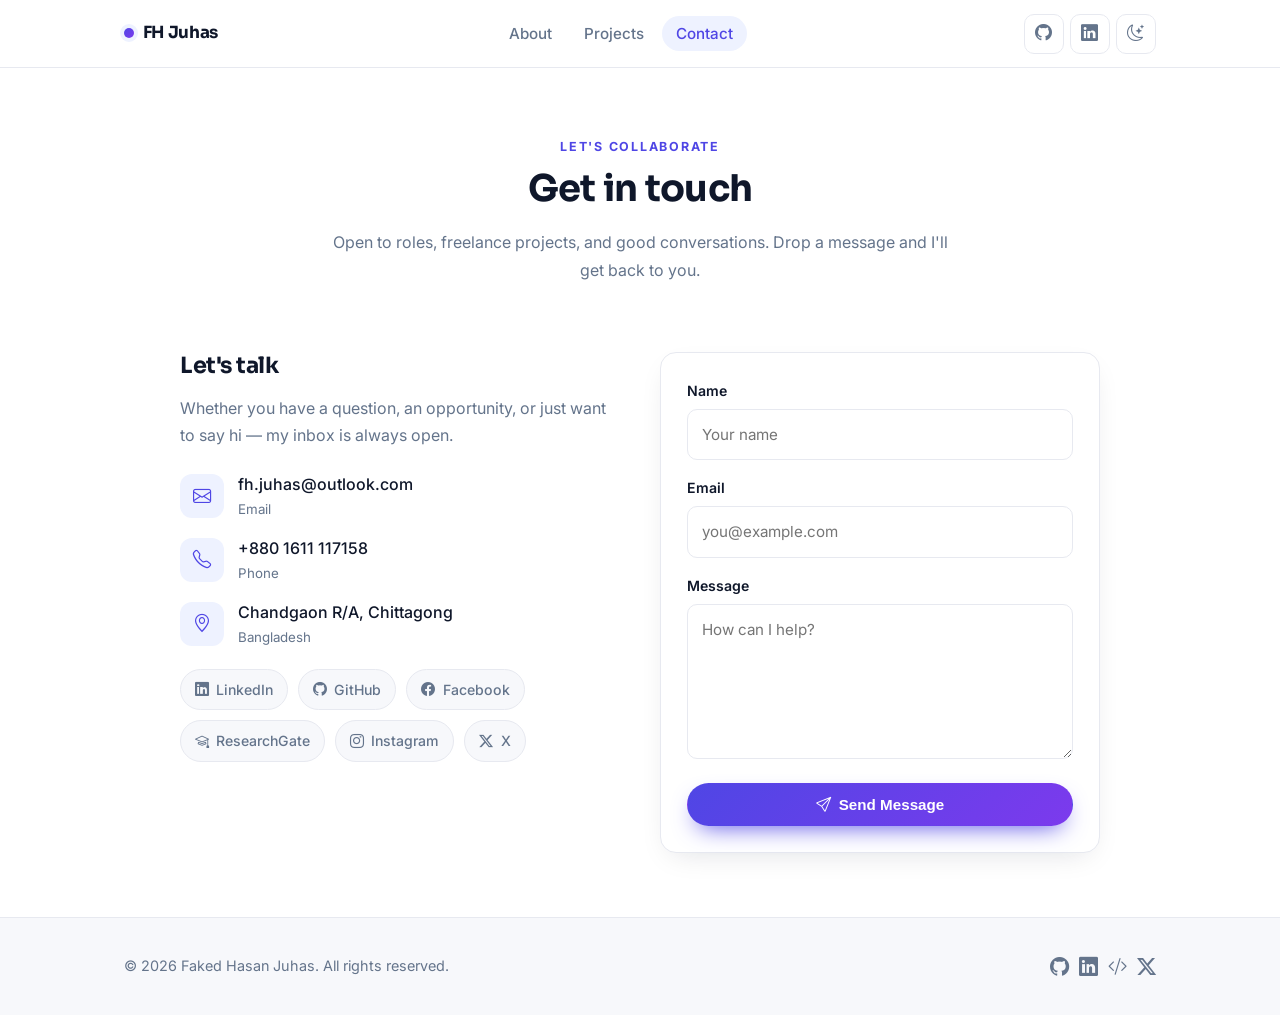
==== others.html @ 5ea63ac9 "update design and contents" ====
<!DOCTYPE html>
<html lang="en" data-theme="light">
<head>
	<meta charset="utf-8" />
	<meta name="viewport" content="width=device-width, initial-scale=1" />
	<title>Contact — Faked Hasan Juhas</title>
	<meta name="description" content="Get in touch with Faked Hasan Juhas — Software Engineer & Data Analyst based in Chittagong, Bangladesh." />

	<link rel="preconnect" href="https://fonts.googleapis.com">
	<link rel="preconnect" href="https://fonts.gstatic.com" crossorigin>
	<link href="https://fonts.googleapis.com/css2?family=Inter:wght@400;500;600;700&family=Sora:wght@600;700&display=swap" rel="stylesheet">
	<link href="https://cdn.jsdelivr.net/npm/bootstrap-icons/font/bootstrap-icons.css" rel="stylesheet">
	<link rel="stylesheet" href="assets/css/style.css" />
</head>
<body>

	<!-- Navbar -->
	<header class="nav">
		<div class="container">
			<a href="index.html" class="nav__brand"><span class="dot"></span>FH&nbsp;Juhas</a>
			<nav>
				<ul class="nav__links">
					<li><a href="index.html">About</a></li>
					<li><a href="projects.html">Projects</a></li>
					<li><a href="others.html" class="active">Contact</a></li>
				</ul>
			</nav>
			<div class="nav__right">
				<a class="icon-btn" href="https://github.com/fh-juhas" target="_blank" rel="noopener" title="GitHub"><i class="bi bi-github"></i></a>
				<a class="icon-btn" href="https://www.linkedin.com/in/fh-juhas/" target="_blank" rel="noopener" title="LinkedIn"><i class="bi bi-linkedin"></i></a>
				<button class="icon-btn" data-theme-toggle title="Toggle theme"><i data-theme-icon class="bi bi-moon-stars"></i></button>
				<button class="icon-btn nav__toggle" data-nav-toggle title="Menu"><i class="bi bi-list"></i></button>
			</div>
		</div>
	</header>

	<!-- Page head -->
	<section class="section" style="padding-bottom:8px">
		<div class="container">
			<div class="section__head reveal">
				<span class="eyebrow">Let's Collaborate</span>
				<h2>Get in touch</h2>
				<p>Open to roles, freelance projects, and good conversations. Drop a message and I'll get back to you.</p>
			</div>
		</div>
	</section>

	<!-- Contact -->
	<section class="section" style="padding-top:16px">
		<div class="container">
			<div class="contact-wrap">

				<div class="contact-info reveal">
					<h3>Let's talk</h3>
					<p>Whether you have a question, an opportunity, or just want to say hi — my inbox is always open.</p>
					<ul class="contact-list">
						<li>
							<span class="ci"><i class="bi bi-envelope"></i></span>
							<a href="mailto:fh.juhas@outlook.com">fh.juhas@outlook.com<small>Email</small></a>
						</li>
						<li>
							<span class="ci"><i class="bi bi-telephone"></i></span>
							<a href="tel:+8801611117158">+880 1611 117158<small>Phone</small></a>
						</li>
						<li>
							<span class="ci"><i class="bi bi-geo-alt"></i></span>
							<span>Chandgaon R/A, Chittagong<small>Bangladesh</small></span>
						</li>
					</ul>

					<div class="social-row">
						<a href="https://www.linkedin.com/in/fh-juhas/" target="_blank" rel="noopener"><i class="bi bi-linkedin"></i> LinkedIn</a>
						<a href="https://github.com/fh-juhas" target="_blank" rel="noopener"><i class="bi bi-github"></i> GitHub</a>
						<a href="https://facebook.com/fhjuhas.cse" target="_blank" rel="noopener"><i class="bi bi-facebook"></i> Facebook</a>
						<a href="https://www.researchgate.net/profile/Faked_Juhas" target="_blank" rel="noopener"><i class="bi bi-mortarboard"></i> ResearchGate</a>
						<a href="https://www.instagram.com/juhas._" target="_blank" rel="noopener"><i class="bi bi-instagram"></i> Instagram</a>
						<a href="https://x.com/FH_Juhas" target="_blank" rel="noopener"><i class="bi bi-twitter-x"></i> X</a>
					</div>
				</div>

				<form class="form reveal" method="post" action="mailto:fh.juhas@outlook.com" enctype="text/plain">
					<div class="field">
						<label for="name">Name</label>
						<input type="text" name="name" id="name" placeholder="Your name" required />
					</div>
					<div class="field">
						<label for="email">Email</label>
						<input type="email" name="email" id="email" placeholder="you@example.com" required />
					</div>
					<div class="field">
						<label for="message">Message</label>
						<textarea name="message" id="message" rows="5" placeholder="How can I help?" required></textarea>
					</div>
					<button type="submit" class="btn btn--primary" style="width:100%;justify-content:center"><i class="bi bi-send"></i> Send Message</button>
				</form>

			</div>
		</div>
	</section>

	<!-- Footer -->
	<footer class="footer">
		<div class="container">
			<p>&copy; <span id="year">2026</span> Faked Hasan Juhas. All rights reserved.</p>
			<div class="socials">
				<a href="https://github.com/fh-juhas" target="_blank" rel="noopener" title="GitHub"><i class="bi bi-github"></i></a>
				<a href="https://www.linkedin.com/in/fh-juhas/" target="_blank" rel="noopener" title="LinkedIn"><i class="bi bi-linkedin"></i></a>
				<a href="https://leetcode.com/u/fh_juhas" target="_blank" rel="noopener" title="LeetCode"><i class="bi bi-code-slash"></i></a>
				<a href="https://x.com/FH_Juhas" target="_blank" rel="noopener" title="X"><i class="bi bi-twitter-x"></i></a>
			</div>
		</div>
	</footer>

	<button id="topBtn" title="Back to top"><i class="bi bi-arrow-up"></i></button>
	<script src="assets/js/app.js"></script>
</body>
</html>
---- assets/css/style.css ----
/* =========================================================
   Portfolio — Faked Hasan Juhas
   Modern, recruiter-friendly redesign (self-contained)
   ========================================================= */

:root {
  --accent: #4f46e5;          /* indigo */
  --accent-2: #7c3aed;        /* violet */
  --accent-soft: #eef2ff;
  --bg: #ffffff;
  --bg-alt: #f7f8fb;
  --surface: #ffffff;
  --text: #0f172a;
  --text-muted: #64748b;
  --border: #e7e9f0;
  --shadow: 0 10px 30px -12px rgba(15, 23, 42, .15);
  --shadow-lg: 0 24px 60px -20px rgba(15, 23, 42, .25);
  --radius: 16px;
  --radius-sm: 10px;
  --maxw: 1080px;
  --nav-h: 68px;
  --ring: 0 0 0 4px rgba(79, 70, 229, .18);
}

html[data-theme="dark"] {
  --accent: #818cf8;
  --accent-2: #a78bfa;
  --accent-soft: #1e1b3a;
  --bg: #0b1020;
  --bg-alt: #0f152a;
  --surface: #131a30;
  --text: #e7eaf3;
  --text-muted: #9aa4bd;
  --border: #232b45;
  --shadow: 0 10px 30px -12px rgba(0, 0, 0, .5);
  --shadow-lg: 0 24px 60px -20px rgba(0, 0, 0, .6);
}

* { box-sizing: border-box; }

html { scroll-behavior: smooth; scroll-padding-top: calc(var(--nav-h) + 16px); }

body {
  margin: 0;
  font-family: "Inter", -apple-system, BlinkMacSystemFont, "Segoe UI", Roboto, Helvetica, Arial, sans-serif;
  background: var(--bg);
  color: var(--text);
  line-height: 1.7;
  -webkit-font-smoothing: antialiased;
  text-rendering: optimizeLegibility;
  transition: background .35s ease, color .35s ease;
}

h1, h2, h3, h4 {
  font-family: "Sora", "Inter", sans-serif;
  line-height: 1.2;
  letter-spacing: -.02em;
  color: var(--text);
  margin: 0 0 .5em;
}

a { color: var(--accent); text-decoration: none; transition: color .2s ease; }
a:hover { color: var(--accent-2); }

img { max-width: 100%; display: block; }

.container { width: 100%; max-width: var(--maxw); margin: 0 auto; padding: 0 24px; }

section { scroll-margin-top: calc(var(--nav-h) + 24px); }

.eyebrow {
  display: inline-block;
  font-size: .78rem;
  font-weight: 700;
  letter-spacing: .14em;
  text-transform: uppercase;
  color: var(--accent);
  margin-bottom: .6rem;
}

/* ---------------- Navbar ---------------- */
.nav {
  position: sticky; top: 0; z-index: 100;
  height: var(--nav-h);
  display: flex; align-items: center;
  background: color-mix(in srgb, var(--bg) 80%, transparent);
  backdrop-filter: saturate(180%) blur(14px);
  border-bottom: 1px solid var(--border);
}
.nav .container { display: flex; align-items: center; justify-content: space-between; }
.nav__brand {
  font-family: "Sora", sans-serif; font-weight: 700; font-size: 1.05rem;
  color: var(--text); letter-spacing: -.02em;
  display: flex; align-items: center; gap: .55rem;
}
.nav__brand .dot {
  width: 10px; height: 10px; border-radius: 50%;
  background: linear-gradient(135deg, var(--accent), var(--accent-2));
  box-shadow: 0 0 0 4px var(--accent-soft);
}
.nav__links { display: flex; align-items: center; gap: 4px; list-style: none; margin: 0; padding: 0; }
.nav__links a {
  color: var(--text-muted); font-weight: 500; font-size: .95rem;
  padding: 8px 14px; border-radius: 999px; transition: all .2s ease;
}
.nav__links a:hover { color: var(--text); background: var(--bg-alt); }
.nav__links a.active { color: var(--accent); background: var(--accent-soft); }

.nav__right { display: flex; align-items: center; gap: 6px; }
.icon-btn {
  width: 40px; height: 40px; display: inline-grid; place-items: center;
  border-radius: 10px; border: 1px solid var(--border); background: var(--surface);
  color: var(--text-muted); cursor: pointer; font-size: 1.05rem; transition: all .2s ease;
}
.icon-btn:hover { color: var(--accent); border-color: var(--accent); transform: translateY(-1px); }

.nav__toggle { display: none; }

/* ---------------- Buttons ---------------- */
.btn {
  display: inline-flex; align-items: center; gap: .5rem;
  padding: 12px 22px; border-radius: 999px;
  font-weight: 600; font-size: .95rem; cursor: pointer;
  border: 1px solid transparent; transition: all .22s ease; white-space: nowrap;
}
.btn--primary {
  background: linear-gradient(135deg, var(--accent), var(--accent-2));
  color: #fff; box-shadow: 0 10px 24px -10px var(--accent);
}
.btn--primary:hover { color: #fff; transform: translateY(-2px); box-shadow: 0 16px 30px -12px var(--accent); }
.btn--ghost { background: var(--surface); color: var(--text); border-color: var(--border); }
.btn--ghost:hover { color: var(--accent); border-color: var(--accent); transform: translateY(-2px); }

/* ---------------- Hero ---------------- */
.hero { position: relative; overflow: hidden; padding: 72px 0 56px; }
.hero::before {
  content: ""; position: absolute; inset: 0; z-index: -1;
  background:
    radial-gradient(60% 50% at 15% 0%, color-mix(in srgb, var(--accent) 16%, transparent), transparent 70%),
    radial-gradient(50% 50% at 90% 10%, color-mix(in srgb, var(--accent-2) 14%, transparent), transparent 70%);
}
.hero__grid {
  display: grid; grid-template-columns: 1.4fr .9fr; gap: 48px; align-items: center;
}
.hero h1 { font-size: clamp(2.2rem, 5vw, 3.4rem); margin-bottom: .2em; }
.hero h1 .grad {
  background: linear-gradient(120deg, var(--accent), var(--accent-2));
  -webkit-background-clip: text; background-clip: text; color: transparent;
}
.hero__role { font-size: 1.15rem; font-weight: 600; color: var(--text); margin: 0 0 .8rem; }
.hero__role span { color: var(--accent); }
.hero__lead { color: var(--text-muted); font-size: 1.05rem; max-width: 52ch; margin: 0 0 1.6rem; }
.hero__cta { display: flex; flex-wrap: wrap; gap: 12px; margin-bottom: 1.4rem; }
.hero__meta { display: flex; flex-wrap: wrap; gap: 18px; color: var(--text-muted); font-size: .92rem; }
.hero__meta a { color: var(--text-muted); }
.hero__meta a:hover { color: var(--accent); }
.hero__meta i { color: var(--accent); margin-right: 6px; }

.hero__photo { justify-self: center; position: relative; }
.hero__photo img {
  width: 290px; height: 290px; object-fit: cover; border-radius: 28px;
  border: 1px solid var(--border); box-shadow: var(--shadow-lg);
}
.hero__photo::after {
  content: ""; position: absolute; inset: -14px; z-index: -1; border-radius: 36px;
  background: linear-gradient(135deg, var(--accent), var(--accent-2)); opacity: .18; filter: blur(8px);
}
.hero__socials { display: flex; gap: 10px; margin-top: 18px; justify-content: center; }
.hero__socials a {
  width: 42px; height: 42px; display: grid; place-items: center; border-radius: 12px;
  background: var(--surface); border: 1px solid var(--border); color: var(--text-muted);
  font-size: 1.15rem; transition: all .2s ease;
}
.hero__socials a:hover { color: #fff; border-color: transparent; background: linear-gradient(135deg, var(--accent), var(--accent-2)); transform: translateY(-3px); }

/* ---------------- Generic section ---------------- */
.section { padding: 64px 0; }
.section--alt { background: var(--bg-alt); }
.section__head { text-align: center; max-width: 640px; margin: 0 auto 44px; }
.section__head h2 { font-size: clamp(1.7rem, 3.5vw, 2.3rem); }
.section__head p { color: var(--text-muted); margin: .3rem 0 0; }

/* ---------------- Cards / Stats ---------------- */
.stats { display: grid; grid-template-columns: repeat(4, 1fr); gap: 16px; margin-top: 8px; }
.stat {
  background: var(--surface); border: 1px solid var(--border); border-radius: var(--radius);
  padding: 22px; text-align: center; box-shadow: var(--shadow);
}
.stat b { display: block; font-family: "Sora", sans-serif; font-size: 1.9rem; color: var(--accent); line-height: 1; }
.stat span { font-size: .85rem; color: var(--text-muted); }

/* About */
.about { max-width: 760px; margin: 0 auto; text-align: center; color: var(--text-muted); font-size: 1.08rem; }

/* ---------------- Timeline ---------------- */
.timeline { max-width: 760px; margin: 0 auto; position: relative; padding-left: 28px; }
.timeline::before {
  content: ""; position: absolute; left: 7px; top: 6px; bottom: 6px; width: 2px;
  background: linear-gradient(var(--accent), var(--accent-2)); opacity: .35;
}
.tl-item { position: relative; padding: 0 0 30px 24px; }
.tl-item::before {
  content: ""; position: absolute; left: -25px; top: 6px; width: 14px; height: 14px; border-radius: 50%;
  background: var(--surface); border: 3px solid var(--accent);
}
.tl-item h3 { font-size: 1.15rem; margin-bottom: .15rem; }
.tl-item .org { color: var(--text); font-weight: 600; }
.tl-item .when {
  display: inline-block; font-size: .8rem; font-weight: 600; color: var(--accent);
  background: var(--accent-soft); padding: 3px 10px; border-radius: 999px; margin-top: 4px;
}
.tl-points { margin: 12px 0 0; padding: 0; list-style: none; }
.tl-points li {
  position: relative; padding-left: 20px; color: var(--text-muted);
  font-size: .94rem; margin-bottom: 6px;
}
.tl-points li::before {
  content: ""; position: absolute; left: 2px; top: .65em; width: 6px; height: 6px;
  border-radius: 50%; background: var(--accent);
}

/* ---------------- Publication ---------------- */
.pub {
  display: flex; gap: 20px; align-items: flex-start; max-width: 800px; margin: 0 auto;
  background: var(--surface); border: 1px solid var(--border); border-left: 4px solid var(--accent);
  border-radius: var(--radius); padding: 26px 28px; box-shadow: var(--shadow);
}
.pub > i { font-size: 1.8rem; color: var(--accent); flex-shrink: 0; margin-top: 2px; }
.pub h3 { font-size: 1.15rem; margin-bottom: .35rem; }
.pub__meta { color: var(--accent); font-weight: 600; font-size: .9rem; margin: 0 0 .6rem; }
.pub p:last-child { color: var(--text-muted); margin: 0; font-size: .96rem; }

/* ---------------- Skills ---------------- */
.skill-grid { display: grid; grid-template-columns: repeat(2, 1fr); gap: 18px; max-width: 880px; margin: 0 auto; }
.skill-card { background: var(--surface); border: 1px solid var(--border); border-radius: var(--radius); padding: 22px 24px; box-shadow: var(--shadow); }
.skill-card h3 { font-size: 1.02rem; display: flex; align-items: center; gap: .6rem; }
.skill-card h3 i { color: var(--accent); }
.chips { display: flex; flex-wrap: wrap; gap: 8px; margin-top: 12px; }
.chip {
  font-size: .82rem; font-weight: 500; padding: 6px 12px; border-radius: 999px;
  background: var(--bg-alt); border: 1px solid var(--border); color: var(--text);
}

/* ---------------- Project cards ---------------- */
.project-grid { display: grid; grid-template-columns: repeat(2, 1fr); gap: 24px; }
.project {
  background: var(--surface); border: 1px solid var(--border); border-radius: var(--radius);
  overflow: hidden; box-shadow: var(--shadow); display: flex; flex-direction: column;
  transition: transform .25s ease, box-shadow .25s ease, border-color .25s ease;
}
.project:hover { transform: translateY(-6px); box-shadow: var(--shadow-lg); border-color: color-mix(in srgb, var(--accent) 40%, var(--border)); }

/* Featured project spans the full row with a side-by-side layout */
.project--featured {
  grid-column: 1 / -1;
  flex-direction: row;
  border-color: color-mix(in srgb, var(--accent) 35%, var(--border));
}
.project--featured .project__media { aspect-ratio: auto; flex: 1 1 52%; min-height: 320px; }
.project--featured .project__body { flex: 1 1 48%; justify-content: center; padding: 36px; }
.project--featured .project__body h3 { font-size: 1.5rem; }
.project--featured .project__body p { font-size: 1rem; }
.project--featured .project__tag { background: linear-gradient(135deg, var(--accent), var(--accent-2)); }
@media (max-width: 860px) {
  .project--featured { flex-direction: column; }
  .project--featured .project__media { min-height: 0; aspect-ratio: 16/9; }
  .project--featured .project__body { padding: 24px; }
}
.project__media { position: relative; aspect-ratio: 16/9; overflow: hidden; background: var(--bg-alt); }
.project__media img { width: 100%; height: 100%; object-fit: cover; transition: transform .4s ease; }
.project:hover .project__media img { transform: scale(1.06); }
.project__tag {
  position: absolute; top: 12px; left: 12px; font-size: .72rem; font-weight: 700;
  letter-spacing: .04em; text-transform: uppercase; color: #fff; padding: 5px 11px; border-radius: 999px;
  background: rgba(15, 23, 42, .72); backdrop-filter: blur(4px);
}
.project__body { padding: 22px 22px 24px; display: flex; flex-direction: column; flex: 1; }
.project__body h3 { font-size: 1.18rem; }
.project__body p { color: var(--text-muted); font-size: .95rem; margin: 0 0 16px; }
.project__tech { display: flex; flex-wrap: wrap; gap: 7px; margin-bottom: 18px; }
.project__tech span {
  font-size: .76rem; font-weight: 600; padding: 4px 10px; border-radius: 8px;
  background: var(--accent-soft); color: var(--accent);
}
.project__links { margin-top: auto; display: flex; gap: 16px; }
.project__links a { font-weight: 600; font-size: .9rem; display: inline-flex; align-items: center; gap: .35rem; }

/* ---------------- Certifications ---------------- */
.cert-grid { display: grid; grid-template-columns: repeat(2, 1fr); gap: 14px; max-width: 880px; margin: 0 auto; }
.cert {
  display: flex; align-items: center; gap: 14px; background: var(--surface);
  border: 1px solid var(--border); border-radius: var(--radius-sm); padding: 16px 18px; box-shadow: var(--shadow);
  transition: transform .2s ease, border-color .2s ease;
}
.cert:hover { transform: translateY(-3px); border-color: var(--accent); }
.cert i { font-size: 1.4rem; color: var(--accent); flex-shrink: 0; }
.cert span { font-weight: 600; color: var(--text); font-size: .94rem; }
.cert small { display: block; color: var(--text-muted); font-weight: 500; }

/* ---------------- Contact ---------------- */
.contact-wrap { display: grid; grid-template-columns: 1fr 1fr; gap: 40px; max-width: 920px; margin: 0 auto; align-items: start; }
.contact-info h3 { font-size: 1.4rem; }
.contact-info p { color: var(--text-muted); }
.contact-list { list-style: none; padding: 0; margin: 22px 0 0; display: grid; gap: 14px; }
.contact-list li { display: flex; align-items: center; gap: 14px; }
.contact-list .ci {
  width: 44px; height: 44px; display: grid; place-items: center; border-radius: 12px;
  background: var(--accent-soft); color: var(--accent); font-size: 1.15rem; flex-shrink: 0;
}
.contact-list a, .contact-list span { color: var(--text); font-weight: 500; }
.contact-list small { display: block; color: var(--text-muted); font-weight: 400; }

.form { background: var(--surface); border: 1px solid var(--border); border-radius: var(--radius); padding: 26px; box-shadow: var(--shadow); }
.form label { display: block; font-weight: 600; font-size: .88rem; margin-bottom: 6px; color: var(--text); }
.form .field { margin-bottom: 16px; }
.form input, .form textarea {
  width: 100%; padding: 12px 14px; border-radius: 10px; border: 1px solid var(--border);
  background: var(--bg); color: var(--text); font: inherit; font-size: .95rem; transition: border-color .2s ease, box-shadow .2s ease;
}
.form input:focus, .form textarea:focus { outline: none; border-color: var(--accent); box-shadow: var(--ring); }
.form textarea { resize: vertical; min-height: 120px; }

.social-row { display: flex; flex-wrap: wrap; gap: 10px; margin-top: 20px; }
.social-row a {
  display: inline-flex; align-items: center; gap: .45rem; padding: 8px 14px; border-radius: 999px;
  border: 1px solid var(--border); background: var(--bg-alt); color: var(--text-muted); font-size: .88rem; font-weight: 500;
  transition: all .2s ease;
}
.social-row a:hover { color: var(--accent); border-color: var(--accent); transform: translateY(-2px); }

/* ---------------- Footer ---------------- */
.footer { border-top: 1px solid var(--border); padding: 32px 0; background: var(--bg-alt); }
.footer .container { display: flex; align-items: center; justify-content: space-between; flex-wrap: wrap; gap: 16px; }
.footer p { color: var(--text-muted); font-size: .9rem; margin: 0; }
.footer .socials { display: flex; gap: 10px; }
.footer .socials a { color: var(--text-muted); font-size: 1.2rem; }
.footer .socials a:hover { color: var(--accent); }

/* Back to top */
#topBtn {
  position: fixed; right: 24px; bottom: 24px; z-index: 90;
  width: 46px; height: 46px; border-radius: 14px; border: none; cursor: pointer;
  background: linear-gradient(135deg, var(--accent), var(--accent-2)); color: #fff; font-size: 1.1rem;
  box-shadow: var(--shadow-lg); opacity: 0; visibility: hidden; transform: translateY(10px); transition: all .3s ease;
}
#topBtn.show { opacity: 1; visibility: visible; transform: translateY(0); }
#topBtn:hover { transform: translateY(-3px); }

/* ---------------- Reveal animation ---------------- */
.reveal { opacity: 0; transform: translateY(24px); transition: opacity .6s ease, transform .6s ease; }
.reveal.in { opacity: 1; transform: none; }
@media (prefers-reduced-motion: reduce) {
  .reveal { opacity: 1; transform: none; transition: none; }
  html { scroll-behavior: auto; }
}

/* ---------------- Responsive ---------------- */
@media (max-width: 860px) {
  .hero__grid { grid-template-columns: 1fr; text-align: center; }
  .hero__photo { order: -1; }
  .hero__lead { margin-left: auto; margin-right: auto; }
  .hero__cta, .hero__meta { justify-content: center; }
  .stats { grid-template-columns: repeat(2, 1fr); }
  .skill-grid, .project-grid, .cert-grid, .contact-wrap { grid-template-columns: 1fr; }
}
@media (max-width: 640px) {
  .nav__links {
    position: fixed; inset: var(--nav-h) 0 auto 0; flex-direction: column; gap: 2px;
    background: var(--bg); border-bottom: 1px solid var(--border); padding: 12px 16px;
    transform: translateY(-150%); transition: transform .3s ease; box-shadow: var(--shadow);
  }
  .nav__links.open { transform: translateY(0); }
  .nav__links a { width: 100%; }
  .nav__toggle { display: inline-grid; }
  .hero__photo img { width: 220px; height: 220px; }
}
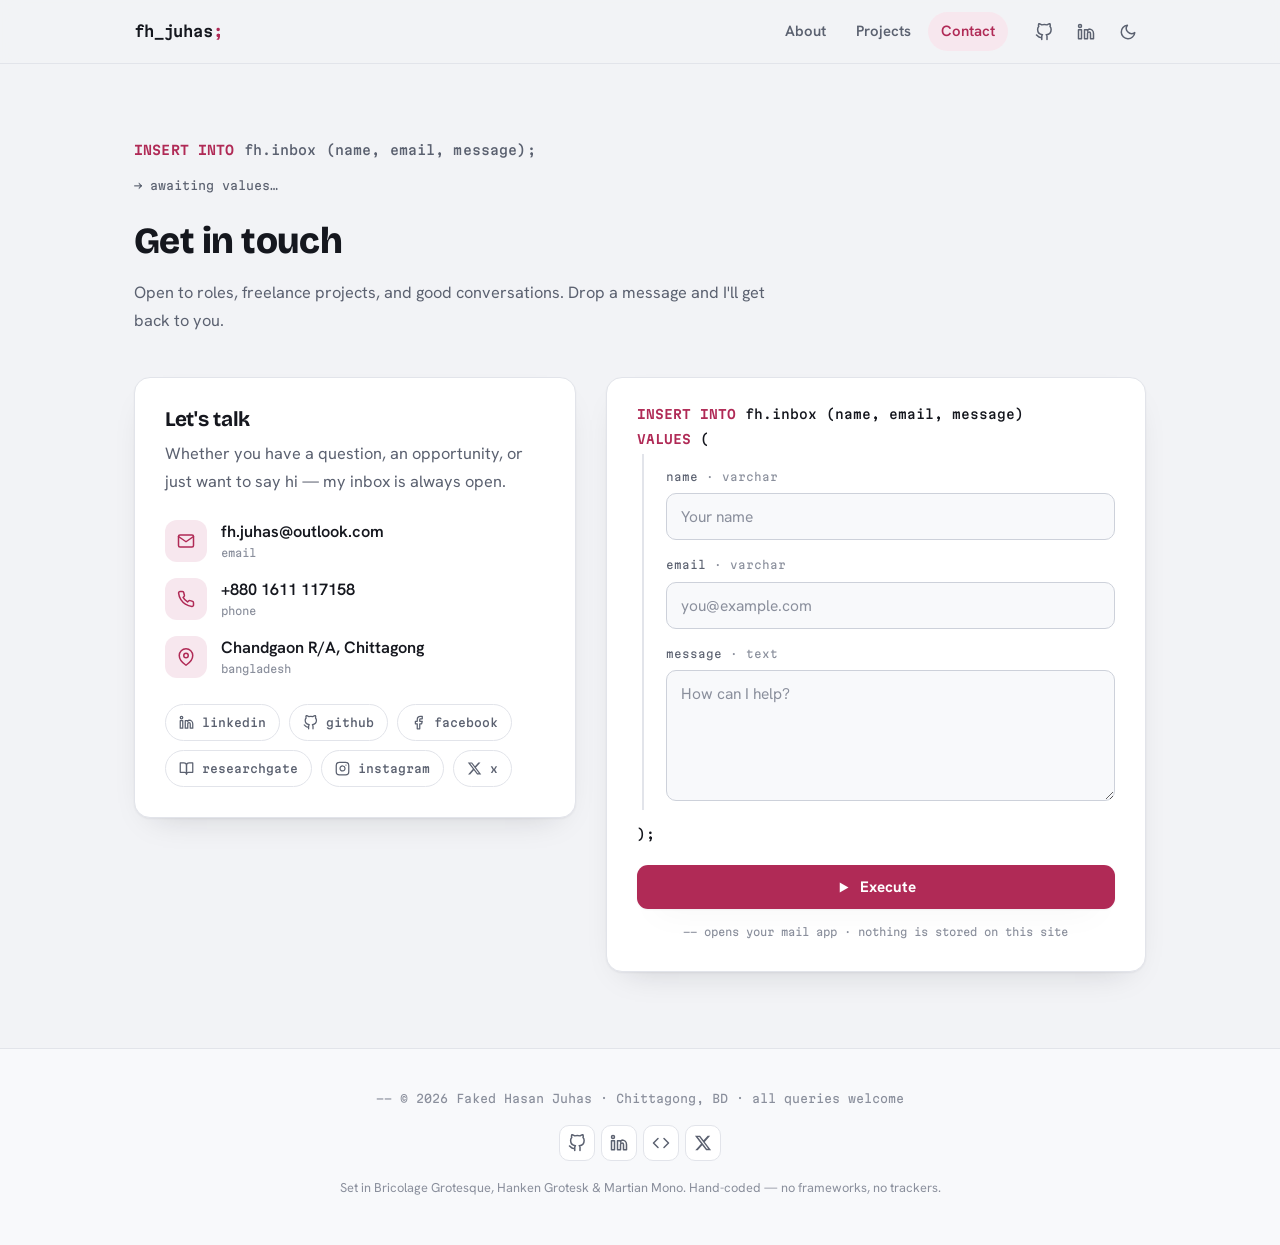
==== commit 267165c8: "Portfolio Redesigned" ====
--- a/others.html
+++ b/others.html
@@ -5,40 +5,68 @@
 	<meta name="viewport" content="width=device-width, initial-scale=1" />
 	<title>Contact — Faked Hasan Juhas</title>
 	<meta name="description" content="Get in touch with Faked Hasan Juhas — Software Engineer & Data Analyst based in Chittagong, Bangladesh." />
+	<meta property="og:type" content="website" />
+	<meta property="og:title" content="Contact — Faked Hasan Juhas" />
+	<meta property="og:description" content="Open to roles, freelance projects, and good conversations." />
+	<meta name="theme-color" content="#f2f3f6" media="(prefers-color-scheme: light)" />
+	<meta name="theme-color" content="#0e1015" media="(prefers-color-scheme: dark)" />
+	<link rel="icon" href="favicon.svg" type="image/svg+xml" />
 
-	<link rel="preconnect" href="https://fonts.googleapis.com">
-	<link rel="preconnect" href="https://fonts.gstatic.com" crossorigin>
-	<link href="https://fonts.googleapis.com/css2?family=Inter:wght@400;500;600;700&family=Sora:wght@600;700&display=swap" rel="stylesheet">
-	<link href="https://cdn.jsdelivr.net/npm/bootstrap-icons/font/bootstrap-icons.css" rel="stylesheet">
+	<link rel="preconnect" href="https://fonts.googleapis.com" />
+	<link rel="preconnect" href="https://fonts.gstatic.com" crossorigin />
+	<link href="https://fonts.googleapis.com/css2?family=Bricolage+Grotesque:opsz,wght@12..96,600;12..96,700;12..96,800&family=Hanken+Grotesk:wght@400;500;600;700;800&family=Martian+Mono:wght@400;500;600&display=swap" rel="stylesheet" />
 	<link rel="stylesheet" href="assets/css/style.css" />
 </head>
 <body>
 
+	<!-- Icon sprite -->
+	<svg xmlns="http://www.w3.org/2000/svg" style="display:none" aria-hidden="true">
+		<symbol id="i-github" viewBox="0 0 24 24"><path d="M9 19c-5 1.5-5-2.5-7-3m14 6v-3.87a3.37 3.37 0 0 0-.94-2.61c3.14-.35 6.44-1.54 6.44-7A5.44 5.44 0 0 0 20 4.77 5.07 5.07 0 0 0 19.91 1S18.73.65 16 2.48a13.38 13.38 0 0 0-7 0C6.27.65 5.09 1 5.09 1A5.07 5.07 0 0 0 5 4.77a5.44 5.44 0 0 0-1.5 3.78c0 5.42 3.3 6.61 6.44 7A3.37 3.37 0 0 0 9 18.13V22"/></symbol>
+		<symbol id="i-linkedin" viewBox="0 0 24 24"><path d="M16 8a6 6 0 0 1 6 6v7h-4v-7a2 2 0 0 0-2-2 2 2 0 0 0-2 2v7h-4V9h4v1.5A6 6 0 0 1 16 8z"/><rect x="2" y="9" width="4" height="12"/><circle cx="4" cy="4" r="2"/></symbol>
+		<symbol id="i-x" viewBox="0 0 24 24"><path d="M18.244 2.25h3.308l-7.227 8.26 8.502 11.24H16.17l-5.214-6.817L4.99 21.75H1.68l7.73-8.835L1.254 2.25H8.08l4.713 6.231zm-1.161 17.52h1.833L7.084 4.126H5.117z"/></symbol>
+		<symbol id="i-code" viewBox="0 0 24 24"><polyline points="16 18 22 12 16 6"/><polyline points="8 6 2 12 8 18"/></symbol>
+		<symbol id="i-mail" viewBox="0 0 24 24"><path d="M4 4h16c1.1 0 2 .9 2 2v12c0 1.1-.9 2-2 2H4c-1.1 0-2-.9-2-2V6c0-1.1.9-2 2-2z"/><polyline points="22,6 12,13 2,6"/></symbol>
+		<symbol id="i-phone" viewBox="0 0 24 24"><path d="M22 16.92v3a2 2 0 0 1-2.18 2 19.79 19.79 0 0 1-8.63-3.07 19.5 19.5 0 0 1-6-6 19.79 19.79 0 0 1-3.07-8.67A2 2 0 0 1 4.11 2h3a2 2 0 0 1 2 1.72 12.84 12.84 0 0 0 .7 2.81 2 2 0 0 1-.45 2.11L8.09 9.91a16 16 0 0 0 6 6l1.27-1.27a2 2 0 0 1 2.11-.45 12.84 12.84 0 0 0 2.81.7A2 2 0 0 1 22 16.92z"/></symbol>
+		<symbol id="i-pin" viewBox="0 0 24 24"><path d="M21 10c0 7-9 13-9 13s-9-6-9-13a9 9 0 0 1 18 0z"/><circle cx="12" cy="10" r="3"/></symbol>
+		<symbol id="i-book" viewBox="0 0 24 24"><path d="M2 3h6a4 4 0 0 1 4 4v14a3 3 0 0 0-3-3H2z"/><path d="M22 3h-6a4 4 0 0 0-4 4v14a3 3 0 0 1 3-3h7z"/></symbol>
+		<symbol id="i-instagram" viewBox="0 0 24 24"><rect x="2" y="2" width="20" height="20" rx="5" ry="5"/><path d="M16 11.37A4 4 0 1 1 12.63 8 4 4 0 0 1 16 11.37z"/><line x1="17.5" y1="6.5" x2="17.51" y2="6.5"/></symbol>
+		<symbol id="i-facebook" viewBox="0 0 24 24"><path d="M18 2h-3a5 5 0 0 0-5 5v3H7v4h3v8h4v-8h3l1-4h-4V7a1 1 0 0 1 1-1h3z"/></symbol>
+		<symbol id="i-sun" viewBox="0 0 24 24"><circle cx="12" cy="12" r="5"/><line x1="12" y1="1" x2="12" y2="3"/><line x1="12" y1="21" x2="12" y2="23"/><line x1="4.22" y1="4.22" x2="5.64" y2="5.64"/><line x1="18.36" y1="18.36" x2="19.78" y2="19.78"/><line x1="1" y1="12" x2="3" y2="12"/><line x1="21" y1="12" x2="23" y2="12"/><line x1="4.22" y1="19.78" x2="5.64" y2="18.36"/><line x1="18.36" y1="5.64" x2="19.78" y2="4.22"/></symbol>
+		<symbol id="i-moon" viewBox="0 0 24 24"><path d="M21 12.79A9 9 0 1 1 11.21 3 7 7 0 0 0 21 12.79z"/></symbol>
+		<symbol id="i-menu" viewBox="0 0 24 24"><line x1="3" y1="6" x2="21" y2="6"/><line x1="3" y1="12" x2="21" y2="12"/><line x1="3" y1="18" x2="21" y2="18"/></symbol>
+		<symbol id="i-play" viewBox="0 0 24 24"><polygon points="6 4 20 12 6 20 6 4"/></symbol>
+	</svg>
+
+	<a class="skip-link" href="#main">Skip to content</a>
+
 	<!-- Navbar -->
 	<header class="nav">
 		<div class="container">
-			<a href="index.html" class="nav__brand"><span class="dot"></span>FH&nbsp;Juhas</a>
-			<nav>
+			<a href="index.html" class="nav__brand">fh_juhas<span class="semi">;</span></a>
+			<nav data-nav-panel aria-label="Main">
 				<ul class="nav__links">
 					<li><a href="index.html">About</a></li>
 					<li><a href="projects.html">Projects</a></li>
-					<li><a href="others.html" class="active">Contact</a></li>
+					<li><a href="others.html" class="active" aria-current="page">Contact</a></li>
 				</ul>
 			</nav>
 			<div class="nav__right">
-				<a class="icon-btn" href="https://github.com/fh-juhas" target="_blank" rel="noopener" title="GitHub"><i class="bi bi-github"></i></a>
-				<a class="icon-btn" href="https://www.linkedin.com/in/fh-juhas/" target="_blank" rel="noopener" title="LinkedIn"><i class="bi bi-linkedin"></i></a>
-				<button class="icon-btn" data-theme-toggle title="Toggle theme"><i data-theme-icon class="bi bi-moon-stars"></i></button>
-				<button class="icon-btn nav__toggle" data-nav-toggle title="Menu"><i class="bi bi-list"></i></button>
+				<a class="icon-btn" href="https://github.com/fh-juhas" target="_blank" rel="noopener" aria-label="GitHub"><svg class="ic"><use href="#i-github"/></svg></a>
+				<a class="icon-btn" href="https://www.linkedin.com/in/fh-juhas/" target="_blank" rel="noopener" aria-label="LinkedIn"><svg class="ic"><use href="#i-linkedin"/></svg></a>
+				<button class="icon-btn" data-theme-toggle aria-label="Toggle theme"><svg class="ic" data-theme-icon><use href="#i-moon"/></svg></button>
+				<button class="icon-btn nav__toggle" data-nav-toggle aria-label="Menu" aria-expanded="false"><svg class="ic"><use href="#i-menu"/></svg></button>
 			</div>
 		</div>
 	</header>
 
+	<main id="main">
+
 	<!-- Page head -->
-	<section class="section" style="padding-bottom:8px">
+	<section class="sec" style="padding-bottom:34px">
 		<div class="container">
-			<div class="section__head reveal">
-				<span class="eyebrow">Let's Collaborate</span>
+			<div class="sec__head reveal">
+				<p class="q"><span class="kw">INSERT INTO</span> fh.inbox (name, email, message);</p>
+				<p class="rs">&rarr; awaiting values&hellip;</p>
 				<h2>Get in touch</h2>
 				<p>Open to roles, freelance projects, and good conversations. Drop a message and I'll get back to you.</p>
 			</div>
@@ -46,72 +74,80 @@
 	</section>
 
 	<!-- Contact -->
-	<section class="section" style="padding-top:16px">
+	<section class="sec" style="padding-top:0">
 		<div class="container">
 			<div class="contact-wrap">
 
-				<div class="contact-info reveal">
+				<div class="card contact-info reveal">
 					<h3>Let's talk</h3>
 					<p>Whether you have a question, an opportunity, or just want to say hi — my inbox is always open.</p>
 					<ul class="contact-list">
 						<li>
-							<span class="ci"><i class="bi bi-envelope"></i></span>
-							<a href="mailto:fh.juhas@outlook.com">fh.juhas@outlook.com<small>Email</small></a>
+							<span class="ci"><svg class="ic"><use href="#i-mail"/></svg></span>
+							<a href="mailto:fh.juhas@outlook.com">fh.juhas@outlook.com<small>email</small></a>
 						</li>
 						<li>
-							<span class="ci"><i class="bi bi-telephone"></i></span>
-							<a href="tel:+8801611117158">+880 1611 117158<small>Phone</small></a>
+							<span class="ci"><svg class="ic"><use href="#i-phone"/></svg></span>
+							<a href="tel:+8801611117158">+880 1611 117158<small>phone</small></a>
 						</li>
 						<li>
-							<span class="ci"><i class="bi bi-geo-alt"></i></span>
-							<span>Chandgaon R/A, Chittagong<small>Bangladesh</small></span>
+							<span class="ci"><svg class="ic"><use href="#i-pin"/></svg></span>
+							<span class="txt">Chandgaon R/A, Chittagong<small>bangladesh</small></span>
 						</li>
 					</ul>
 
 					<div class="social-row">
-						<a href="https://www.linkedin.com/in/fh-juhas/" target="_blank" rel="noopener"><i class="bi bi-linkedin"></i> LinkedIn</a>
-						<a href="https://github.com/fh-juhas" target="_blank" rel="noopener"><i class="bi bi-github"></i> GitHub</a>
-						<a href="https://facebook.com/fhjuhas.cse" target="_blank" rel="noopener"><i class="bi bi-facebook"></i> Facebook</a>
-						<a href="https://www.researchgate.net/profile/Faked_Juhas" target="_blank" rel="noopener"><i class="bi bi-mortarboard"></i> ResearchGate</a>
-						<a href="https://www.instagram.com/juhas._" target="_blank" rel="noopener"><i class="bi bi-instagram"></i> Instagram</a>
-						<a href="https://x.com/FH_Juhas" target="_blank" rel="noopener"><i class="bi bi-twitter-x"></i> X</a>
+						<a href="https://www.linkedin.com/in/fh-juhas/" target="_blank" rel="noopener"><svg class="ic ic--sm"><use href="#i-linkedin"/></svg> linkedin</a>
+						<a href="https://github.com/fh-juhas" target="_blank" rel="noopener"><svg class="ic ic--sm"><use href="#i-github"/></svg> github</a>
+						<a href="https://facebook.com/fhjuhas.cse" target="_blank" rel="noopener"><svg class="ic ic--sm"><use href="#i-facebook"/></svg> facebook</a>
+						<a href="https://www.researchgate.net/profile/Faked_Juhas" target="_blank" rel="noopener"><svg class="ic ic--sm"><use href="#i-book"/></svg> researchgate</a>
+						<a href="https://www.instagram.com/juhas._" target="_blank" rel="noopener"><svg class="ic ic--sm"><use href="#i-instagram"/></svg> instagram</a>
+						<a href="https://x.com/FH_Juhas" target="_blank" rel="noopener"><svg class="ic ic--sm ic--fill"><use href="#i-x"/></svg> x</a>
 					</div>
 				</div>
 
-				<form class="form reveal" method="post" action="mailto:fh.juhas@outlook.com" enctype="text/plain">
-					<div class="field">
-						<label for="name">Name</label>
-						<input type="text" name="name" id="name" placeholder="Your name" required />
+				<form class="card insert reveal" id="contactForm" novalidate="">
+					<p class="insert__code"><span class="kw">INSERT INTO</span> <span class="id">fh.inbox</span> (name, email, message)</p>
+					<p class="insert__code"><span class="kw">VALUES</span> (</p>
+					<div class="insert__fields">
+						<div class="field">
+							<label for="name">name <i>&middot; varchar</i></label>
+							<input type="text" name="name" id="name" placeholder="Your name" required autocomplete="name" />
+						</div>
+						<div class="field">
+							<label for="email">email <i>&middot; varchar</i></label>
+							<input type="email" name="email" id="email" placeholder="you@example.com" required autocomplete="email" />
+						</div>
+						<div class="field">
+							<label for="message">message <i>&middot; text</i></label>
+							<textarea name="message" id="message" rows="5" placeholder="How can I help?" required></textarea>
+						</div>
 					</div>
-					<div class="field">
-						<label for="email">Email</label>
-						<input type="email" name="email" id="email" placeholder="you@example.com" required />
-					</div>
-					<div class="field">
-						<label for="message">Message</label>
-						<textarea name="message" id="message" rows="5" placeholder="How can I help?" required></textarea>
-					</div>
-					<button type="submit" class="btn btn--primary" style="width:100%;justify-content:center"><i class="bi bi-send"></i> Send Message</button>
+					<p class="insert__code close">);</p>
+					<button type="submit" class="btn btn--primary"><svg class="ic ic--sm ic--fill"><use href="#i-play"/></svg> Execute</button>
+					<p class="insert__hint">-- opens your mail app &middot; nothing is stored on this site</p>
 				</form>
 
 			</div>
 		</div>
 	</section>
 
+	</main>
+
 	<!-- Footer -->
 	<footer class="footer">
 		<div class="container">
-			<p>&copy; <span id="year">2026</span> Faked Hasan Juhas. All rights reserved.</p>
+			<p class="footer__log">-- &copy; <span data-year>2026</span> Faked Hasan Juhas &middot; Chittagong, BD &middot; all queries welcome</p>
 			<div class="socials">
-				<a href="https://github.com/fh-juhas" target="_blank" rel="noopener" title="GitHub"><i class="bi bi-github"></i></a>
-				<a href="https://www.linkedin.com/in/fh-juhas/" target="_blank" rel="noopener" title="LinkedIn"><i class="bi bi-linkedin"></i></a>
-				<a href="https://leetcode.com/u/fh_juhas" target="_blank" rel="noopener" title="LeetCode"><i class="bi bi-code-slash"></i></a>
-				<a href="https://x.com/FH_Juhas" target="_blank" rel="noopener" title="X"><i class="bi bi-twitter-x"></i></a>
+				<a href="https://github.com/fh-juhas" target="_blank" rel="noopener" aria-label="GitHub"><svg class="ic"><use href="#i-github"/></svg></a>
+				<a href="https://www.linkedin.com/in/fh-juhas/" target="_blank" rel="noopener" aria-label="LinkedIn"><svg class="ic"><use href="#i-linkedin"/></svg></a>
+				<a href="https://leetcode.com/u/fh_juhas" target="_blank" rel="noopener" aria-label="LeetCode"><svg class="ic"><use href="#i-code"/></svg></a>
+				<a href="https://x.com/FH_Juhas" target="_blank" rel="noopener" aria-label="X"><svg class="ic ic--fill"><use href="#i-x"/></svg></a>
 			</div>
+			<p class="footer__colophon">Set in Bricolage Grotesque, Hanken Grotesk &amp; Martian Mono. Hand-coded — no frameworks, no trackers.</p>
 		</div>
 	</footer>
 
-	<button id="topBtn" title="Back to top"><i class="bi bi-arrow-up"></i></button>
 	<script src="assets/js/app.js"></script>
 </body>
 </html>
--- a/assets/css/style.css
+++ b/assets/css/style.css
@@ -1,376 +1,839 @@
-/* =========================================================
-   Portfolio — Faked Hasan Juhas
-   Modern, recruiter-friendly redesign (self-contained)
-   ========================================================= */
-
+/* ============================================================
+   Faked Hasan Juhas — portfolio
+   Design system: "Query Console"
+   Every section is a SQL query; the content is its result set.
+   Type: Bricolage Grotesque (display) · Hanken Grotesk (text)
+         · Martian Mono (queries, labels, data)
+   ============================================================ */
+
+/* ---------- Tokens ---------- */
 :root {
-  --accent: #4f46e5;          /* indigo */
-  --accent-2: #7c3aed;        /* violet */
-  --accent-soft: #eef2ff;
-  --bg: #ffffff;
-  --bg-alt: #f7f8fb;
+  /* surfaces */
+  --bg: #f2f3f6;
   --surface: #ffffff;
-  --text: #0f172a;
-  --text-muted: #64748b;
-  --border: #e7e9f0;
-  --shadow: 0 10px 30px -12px rgba(15, 23, 42, .15);
-  --shadow-lg: 0 24px 60px -20px rgba(15, 23, 42, .25);
-  --radius: 16px;
-  --radius-sm: 10px;
-  --maxw: 1080px;
-  --nav-h: 68px;
-  --ring: 0 0 0 4px rgba(79, 70, 229, .18);
+  --surface-2: #f8f9fb;
+  --ink: #15171e;
+  --muted: #5b6170;
+  --faint: #8a8f9c;
+  --line: #e2e4ea;
+  --line-strong: #cdd1da;
+
+  /* accent = the color of a SQL keyword */
+  --kw: #b02a56;
+  --kw-strong: #94214a;
+  --kw-soft: #f7e7ee;
+
+  /* syntax roles (used only inside queries) */
+  --str: #2e7d4f;     /* string literals  */
+  --num: #a05a00;     /* numbers          */
+  --cmt: #8a8f9c;     /* comments / meta  */
+  --ok:  #1f9d5b;     /* status: live     */
+
+  --shadow: 0 1px 2px rgba(21, 23, 30, .05), 0 14px 34px -20px rgba(21, 23, 30, .22);
+  --shadow-lg: 0 2px 4px rgba(21, 23, 30, .05), 0 26px 60px -28px rgba(21, 23, 30, .3);
+
+  --r: 16px;
+  --r-sm: 10px;
+  --maxw: 1060px;
+  --nav-h: 64px;
+
+  --font-display: "Bricolage Grotesque", "Hanken Grotesk", sans-serif;
+  --font-text: "Hanken Grotesk", -apple-system, "Segoe UI", Roboto, sans-serif;
+  --font-mono: "Martian Mono", ui-monospace, "Cascadia Code", Consolas, monospace;
 }
 
 html[data-theme="dark"] {
-  --accent: #818cf8;
-  --accent-2: #a78bfa;
-  --accent-soft: #1e1b3a;
-  --bg: #0b1020;
-  --bg-alt: #0f152a;
-  --surface: #131a30;
-  --text: #e7eaf3;
-  --text-muted: #9aa4bd;
-  --border: #232b45;
-  --shadow: 0 10px 30px -12px rgba(0, 0, 0, .5);
-  --shadow-lg: 0 24px 60px -20px rgba(0, 0, 0, .6);
-}
-
+  --bg: #0e1015;
+  --surface: #161a24;
+  --surface-2: #12151d;
+  --ink: #e9ebf1;
+  --muted: #9aa1b2;
+  --faint: #6f7686;
+  --line: #262b38;
+  --line-strong: #363d4e;
+
+  --kw: #f0709c;
+  --kw-strong: #ff8db1;
+  --kw-soft: #2a1722;
+
+  --str: #63c48c;
+  --num: #d9a05b;
+  --cmt: #6f7686;
+  --ok:  #3fce85;
+
+  --shadow: 0 1px 2px rgba(0, 0, 0, .4), 0 16px 38px -22px rgba(0, 0, 0, .7);
+  --shadow-lg: 0 2px 4px rgba(0, 0, 0, .4), 0 28px 64px -28px rgba(0, 0, 0, .8);
+}
+
+/* ---------- Base ---------- */
 * { box-sizing: border-box; }
 
-html { scroll-behavior: smooth; scroll-padding-top: calc(var(--nav-h) + 16px); }
+html {
+  scroll-behavior: smooth;
+  scroll-padding-top: calc(var(--nav-h) + 20px);
+}
 
 body {
   margin: 0;
-  font-family: "Inter", -apple-system, BlinkMacSystemFont, "Segoe UI", Roboto, Helvetica, Arial, sans-serif;
+  font-family: var(--font-text);
+  font-size: 1.02rem;
+  line-height: 1.7;
   background: var(--bg);
-  color: var(--text);
-  line-height: 1.7;
+  color: var(--ink);
   -webkit-font-smoothing: antialiased;
   text-rendering: optimizeLegibility;
-  transition: background .35s ease, color .35s ease;
-}
-
-h1, h2, h3, h4 {
-  font-family: "Sora", "Inter", sans-serif;
-  line-height: 1.2;
+  transition: background .3s ease, color .3s ease;
+}
+
+h1, h2, h3 {
+  font-family: var(--font-display);
+  font-weight: 700;
+  line-height: 1.12;
+  letter-spacing: -.015em;
+  margin: 0 0 .45em;
+  color: var(--ink);
+}
+
+p { margin: 0 0 1em; }
+p:last-child { margin-bottom: 0; }
+
+a { color: var(--kw); text-decoration: none; transition: color .18s ease; }
+a:hover { color: var(--kw-strong); }
+
+img { max-width: 100%; display: block; }
+
+::selection { background: var(--kw); color: #fff; }
+
+:focus-visible {
+  outline: 2px solid var(--kw);
+  outline-offset: 3px;
+  border-radius: 4px;
+}
+
+.container {
+  width: 100%;
+  max-width: var(--maxw);
+  margin: 0 auto;
+  padding: 0 24px;
+}
+
+.skip-link {
+  position: absolute;
+  left: -9999px;
+  top: 0;
+  background: var(--kw);
+  color: #fff;
+  padding: 10px 16px;
+  border-radius: 0 0 var(--r-sm) 0;
+  font-weight: 600;
+  z-index: 200;
+}
+.skip-link:focus { left: 0; color: #fff; }
+
+/* ---------- Icons (inline SVG sprite) ---------- */
+.ic {
+  width: 18px;
+  height: 18px;
+  stroke: currentColor;
+  stroke-width: 2;
+  stroke-linecap: round;
+  stroke-linejoin: round;
+  fill: none;
+  flex: none;
+  vertical-align: -3px;
+}
+.ic--sm { width: 15px; height: 15px; }
+.ic--fill { fill: currentColor; stroke: none; }
+
+/* ---------- Query typography (the signature system) ---------- */
+.q {
+  font-family: var(--font-mono);
+  font-size: .8rem;
+  font-weight: 500;
+  letter-spacing: .01em;
+  color: var(--ink);
+  margin: 0 0 14px;
+  word-break: break-word;
+}
+.q .kw  { color: var(--kw); font-weight: 600; }
+.q .str { color: var(--str); }
+.q .num { color: var(--num); }
+.q .cmt { color: var(--cmt); }
+
+/* result meta line: "→ 4 rows returned" */
+.rs {
+  font-family: var(--font-mono);
+  font-size: .72rem;
+  color: var(--cmt);
+  margin: 0 0 26px;
+}
+
+/* one-line typewriter (hero) */
+.type-wrap { display: flex; align-items: baseline; max-width: 100%; overflow: hidden; }
+.type {
+  display: inline-block;
+  white-space: nowrap;
+  overflow: hidden;
+  animation: typing 2.1s steps(43, end) .35s both;
+}
+.caret {
+  display: inline-block;
+  width: .55em;
+  height: 1.05em;
+  margin-left: 2px;
+  background: var(--kw);
+  animation: blink 1.05s steps(1, end) infinite;
+  transform: translateY(2px);
+}
+.after-type { animation: fadeUp .5s ease 2.6s both; }
+
+@keyframes typing { from { width: 0; } to { width: 43ch; } }
+@keyframes blink  { 50% { opacity: 0; } }
+@keyframes fadeUp { from { opacity: 0; transform: translateY(6px); } to { opacity: 1; transform: none; } }
+
+/* ---------- Reveal on scroll ---------- */
+.reveal { opacity: 0; transform: translateY(16px); transition: opacity .55s ease, transform .55s ease; }
+.reveal.in { opacity: 1; transform: none; }
+
+@media (prefers-reduced-motion: reduce) {
+  html { scroll-behavior: auto; }
+  .reveal { opacity: 1; transform: none; transition: none; }
+  .type { animation: none; width: auto; }
+  .caret { animation: none; }
+  .after-type { animation: none; }
+  .prj__media img, .btn, .record img { transition: none !important; }
+}
+
+/* ---------- Nav ---------- */
+.nav {
+  position: sticky;
+  top: 0;
+  z-index: 100;
+  height: var(--nav-h);
+  background: var(--bg);
+  background: color-mix(in srgb, var(--bg) 82%, transparent);
+  backdrop-filter: blur(10px);
+  -webkit-backdrop-filter: blur(10px);
+  border-bottom: 1px solid var(--line);
+}
+.nav .container {
+  height: 100%;
+  display: flex;
+  align-items: center;
+  gap: 18px;
+}
+.nav__brand {
+  font-family: var(--font-mono);
+  font-size: .92rem;
+  font-weight: 600;
+  color: var(--ink);
+  letter-spacing: -.01em;
+}
+.nav__brand:hover { color: var(--ink); }
+.nav__brand .semi { color: var(--kw); }
+
+.nav nav { margin-left: auto; }
+.nav__links {
+  display: flex;
+  gap: 4px;
+  list-style: none;
+  margin: 0;
+  padding: 0;
+}
+.nav__links a {
+  display: block;
+  padding: 7px 13px;
+  border-radius: 999px;
+  font-size: .93rem;
+  font-weight: 600;
+  color: var(--muted);
+}
+.nav__links a:hover { color: var(--ink); }
+.nav__links a.active { color: var(--kw); background: var(--kw-soft); }
+
+.nav__right { display: flex; align-items: center; gap: 6px; }
+
+.icon-btn {
+  display: inline-flex;
+  align-items: center;
+  justify-content: center;
+  width: 36px;
+  height: 36px;
+  border-radius: var(--r-sm);
+  border: 1px solid transparent;
+  background: transparent;
+  color: var(--muted);
+  cursor: pointer;
+  transition: color .18s ease, background .18s ease, border-color .18s ease;
+}
+.icon-btn:hover { color: var(--ink); background: var(--surface); border-color: var(--line); }
+
+.nav__toggle { display: none; }
+
+/* mobile panel */
+@media (max-width: 720px) {
+  .nav nav {
+    position: absolute;
+    top: var(--nav-h);
+    left: 0;
+    right: 0;
+    margin: 0;
+    background: var(--surface);
+    border-bottom: 1px solid var(--line);
+    box-shadow: var(--shadow);
+    display: none;
+  }
+  .nav nav.open { display: block; }
+  .nav__links { flex-direction: column; gap: 0; padding: 10px 16px 16px; }
+  .nav__links a { padding: 12px 10px; border-radius: var(--r-sm); font-size: 1rem; }
+  .nav__toggle { display: inline-flex; }
+  .nav__right { margin-left: auto; }
+  .nav .container { justify-content: space-between; }
+}
+
+/* ---------- Buttons ---------- */
+.btn {
+  display: inline-flex;
+  align-items: center;
+  gap: 9px;
+  padding: 11px 20px;
+  border-radius: 11px;
+  font-family: var(--font-text);
+  font-size: .95rem;
+  font-weight: 700;
+  border: 1px solid transparent;
+  cursor: pointer;
+  transition: transform .15s ease, background .18s ease, border-color .18s ease, color .18s ease, box-shadow .18s ease;
+}
+.btn:active { transform: translateY(1px); }
+.btn--primary { background: var(--kw); color: #fff; box-shadow: var(--shadow); }
+.btn--primary:hover { background: var(--kw-strong); color: #fff; }
+.btn--ghost { background: var(--surface); color: var(--ink); border-color: var(--line-strong); }
+.btn--ghost:hover { border-color: var(--kw); color: var(--kw); }
+
+/* ---------- Sections ---------- */
+.sec { padding: 76px 0; }
+.sec--tint { background: var(--surface-2); border-top: 1px solid var(--line); border-bottom: 1px solid var(--line); }
+.sec__head { max-width: 640px; margin-bottom: 8px; }
+.sec__head h2 { font-size: clamp(1.7rem, 3.4vw, 2.3rem); font-weight: 800; }
+.sec__head > p { color: var(--muted); }
+
+/* ---------- Hero ---------- */
+.hero { padding: 84px 0 70px; }
+.hero__grid {
+  display: grid;
+  grid-template-columns: 1.25fr .85fr;
+  gap: 56px;
+  align-items: center;
+}
+.hero h1 {
+  font-size: clamp(2.5rem, 5.6vw, 3.9rem);
+  font-weight: 800;
+  letter-spacing: -.03em;
+  margin: 14px 0 18px;
+}
+.hero h1 .kw-ink { color: var(--kw); }
+.hero__lead { color: var(--muted); font-size: 1.06rem; max-width: 54ch; }
+.hero__cta { display: flex; flex-wrap: wrap; gap: 12px; margin-top: 28px; }
+.hero__meta {
+  display: flex;
+  flex-wrap: wrap;
+  gap: 8px 22px;
+  margin-top: 26px;
+  font-family: var(--font-mono);
+  font-size: .74rem;
+  color: var(--muted);
+}
+.hero__meta a { color: var(--muted); }
+.hero__meta a:hover { color: var(--kw); }
+.hero__meta .ic { width: 14px; height: 14px; margin-right: 6px; }
+
+/* the returned record (photo card) */
+.record {
+  background: var(--surface);
+  border: 1px solid var(--line);
+  border-radius: var(--r);
+  box-shadow: var(--shadow-lg);
+  overflow: hidden;
+}
+.record__bar {
+  display: flex;
+  align-items: center;
+  justify-content: space-between;
+  gap: 10px;
+  padding: 10px 16px;
+  border-bottom: 1px solid var(--line);
+  background: var(--surface-2);
+  font-family: var(--font-mono);
+  font-size: .68rem;
+  color: var(--muted);
+}
+.record__bar b { color: var(--kw); font-weight: 600; }
+.record img {
+  width: 100%;
+  aspect-ratio: 4 / 4.4;
+  object-fit: cover;
+  object-position: top;
+}
+.record__fields { padding: 14px 18px 16px; display: grid; gap: 9px; }
+.record__row {
+  display: grid;
+  grid-template-columns: 92px 1fr;
+  gap: 12px;
+  font-size: .86rem;
+  align-items: baseline;
+}
+.record__row .k { font-family: var(--font-mono); font-size: .68rem; color: var(--faint); }
+.record__row .v { color: var(--ink); font-weight: 600; }
+.record__row .v a { color: var(--ink); }
+.record__row .v a:hover { color: var(--kw); }
+.record__row .v.ok { color: var(--ok); display: inline-flex; align-items: center; gap: 8px; }
+.dot-live {
+  width: 8px; height: 8px; border-radius: 50%;
+  background: var(--ok);
+  box-shadow: 0 0 0 3px color-mix(in srgb, var(--ok) 22%, transparent);
+}
+.record__socials {
+  display: flex;
+  gap: 6px;
+  padding: 0 18px 18px;
+}
+.record__socials a {
+  display: inline-flex; align-items: center; justify-content: center;
+  width: 34px; height: 34px; border-radius: var(--r-sm);
+  border: 1px solid var(--line); color: var(--muted); background: var(--surface);
+}
+.record__socials a:hover { color: var(--kw); border-color: var(--kw); }
+
+/* ---------- Aggregates strip ---------- */
+.agg-wrap { padding: 0 0 70px; }
+.agg {
+  display: grid;
+  grid-template-columns: repeat(4, 1fr);
+  background: var(--surface);
+  border: 1px solid var(--line);
+  border-radius: var(--r);
+  box-shadow: var(--shadow);
+  overflow: hidden;
+}
+.agg > div {
+  padding: 26px 22px 22px;
+  border-left: 1px solid var(--line);
+}
+.agg > div:first-child { border-left: 0; }
+.agg b {
+  display: block;
+  font-family: var(--font-display);
+  font-size: clamp(1.9rem, 3.4vw, 2.5rem);
+  font-weight: 800;
   letter-spacing: -.02em;
-  color: var(--text);
-  margin: 0 0 .5em;
-}
-
-a { color: var(--accent); text-decoration: none; transition: color .2s ease; }
-a:hover { color: var(--accent-2); }
-
-img { max-width: 100%; display: block; }
-
-.container { width: 100%; max-width: var(--maxw); margin: 0 auto; padding: 0 24px; }
-
-section { scroll-margin-top: calc(var(--nav-h) + 24px); }
-
-.eyebrow {
-  display: inline-block;
+  line-height: 1;
+  color: var(--ink);
+}
+.agg b em { font-style: normal; color: var(--kw); }
+.agg span {
+  display: block;
+  margin-top: 9px;
+  font-family: var(--font-mono);
+  font-size: .68rem;
+  color: var(--muted);
+}
+
+/* ---------- About ---------- */
+.about-copy { max-width: 68ch; font-size: 1.05rem; color: var(--ink); }
+.about-copy strong { color: var(--kw); font-weight: 700; }
+
+/* ---------- Experience / Education (result rows) ---------- */
+.rows { border-top: 1px solid var(--line); }
+.xp {
+  display: grid;
+  grid-template-columns: 190px 1fr;
+  gap: 26px;
+  padding: 30px 0;
+  border-bottom: 1px solid var(--line);
+}
+.xp__when {
+  font-family: var(--font-mono);
+  font-size: .72rem;
+  color: var(--muted);
+  padding-top: 6px;
+  line-height: 1.9;
+}
+.xp__when .now { color: var(--ok); }
+.xp h3 { font-size: 1.22rem; font-weight: 700; margin-bottom: 2px; }
+.xp .org { color: var(--muted); font-weight: 600; font-size: .95rem; margin-bottom: 10px; }
+.xp ul { margin: 0; padding-left: 18px; color: var(--muted); }
+.xp li { margin: 5px 0; }
+.xp li::marker { color: var(--kw); }
+
+/* ---------- Publication ---------- */
+.pub {
+  display: grid;
+  grid-template-columns: 52px 1fr;
+  gap: 20px;
+  background: var(--surface);
+  border: 1px solid var(--line);
+  border-left: 3px solid var(--kw);
+  border-radius: var(--r);
+  box-shadow: var(--shadow);
+  padding: 28px 30px;
+}
+.pub__ic {
+  width: 52px; height: 52px;
+  border-radius: 13px;
+  background: var(--kw-soft);
+  color: var(--kw);
+  display: flex; align-items: center; justify-content: center;
+}
+.pub__ic .ic { width: 24px; height: 24px; }
+.pub h3 { font-size: 1.2rem; margin-bottom: 6px; }
+.pub__meta {
+  font-family: var(--font-mono);
+  font-size: .72rem;
+  color: var(--muted);
+  margin-bottom: 10px;
+}
+.pub__meta .str { color: var(--str); }
+.pub p:last-child { color: var(--muted); }
+
+/* ---------- Skills as arrays ---------- */
+.arrs {
+  background: var(--surface);
+  border: 1px solid var(--line);
+  border-radius: var(--r);
+  box-shadow: var(--shadow);
+  padding: 10px 28px;
+}
+.arr {
+  display: grid;
+  grid-template-columns: 170px 1fr;
+  gap: 18px;
+  padding: 20px 0;
+  border-top: 1px solid var(--line);
+  align-items: baseline;
+}
+.arr:first-child { border-top: 0; }
+.arr__k {
+  font-family: var(--font-mono);
+  font-size: .74rem;
+  font-weight: 600;
+  color: var(--ink);
+}
+.arr__k::after { content: " ="; color: var(--faint); font-weight: 400; }
+.arr__v {
+  font-family: var(--font-mono);
+  font-size: .76rem;
+  line-height: 2.15;
+  color: var(--faint);
+  word-break: break-word;
+}
+.arr__v .tok { color: var(--str); white-space: nowrap; }
+.arr__v .tok::before, .arr__v .tok::after { content: "\""; color: var(--faint); opacity: .75; }
+
+/* ---------- Certifications table ---------- */
+.tbl-wrap {
+  background: var(--surface);
+  border: 1px solid var(--line);
+  border-radius: var(--r);
+  box-shadow: var(--shadow);
+  overflow-x: auto;
+}
+table.tbl {
+  width: 100%;
+  min-width: 660px;
+  border-collapse: collapse;
+  font-size: .93rem;
+}
+.tbl th {
+  font-family: var(--font-mono);
+  font-size: .66rem;
+  font-weight: 600;
+  text-transform: lowercase;
+  letter-spacing: .04em;
+  color: var(--faint);
+  text-align: left;
+  padding: 14px 18px;
+  border-bottom: 1px solid var(--line);
+  background: var(--surface-2);
+  white-space: nowrap;
+}
+.tbl td {
+  padding: 13px 18px;
+  border-bottom: 1px solid var(--line);
+  vertical-align: middle;
+}
+.tbl tr:last-child td { border-bottom: 0; }
+.tbl tbody tr { transition: background .15s ease; }
+.tbl tbody tr:hover { background: var(--surface-2); }
+.tbl .id-cell, .tbl .mono {
+  font-family: var(--font-mono);
+  font-size: .7rem;
+  color: var(--muted);
+  white-space: nowrap;
+}
+.tbl .title-cell { font-weight: 600; }
+.tbl .title-cell a { color: var(--ink); }
+.tbl .title-cell a:hover { color: var(--kw); }
+.tbl .link-cell a {
+  display: inline-flex;
+  width: 30px; height: 30px;
+  align-items: center; justify-content: center;
+  border-radius: 8px;
+  border: 1px solid var(--line);
+  color: var(--muted);
+}
+.tbl .link-cell a:hover { color: var(--kw); border-color: var(--kw); }
+.tbl .link-cell span { color: var(--faint); }
+.tbl-foot {
+  text-align: center;
+  margin-top: 26px;
+}
+
+/* ---------- Projects ---------- */
+.prj-grid {
+  display: grid;
+  grid-template-columns: 1fr 1fr;
+  gap: 26px;
+}
+.prj {
+  background: var(--surface);
+  border: 1px solid var(--line);
+  border-radius: var(--r);
+  box-shadow: var(--shadow);
+  overflow: hidden;
+  display: flex;
+  flex-direction: column;
+  transition: transform .2s ease, box-shadow .2s ease, border-color .2s ease;
+}
+.prj:hover { transform: translateY(-3px); box-shadow: var(--shadow-lg); border-color: var(--line-strong); }
+.prj--featured { grid-column: 1 / -1; }
+
+.prj__bar {
+  display: flex;
+  align-items: center;
+  justify-content: space-between;
+  gap: 10px;
+  padding: 10px 18px;
+  border-bottom: 1px solid var(--line);
+  background: var(--surface-2);
+  font-family: var(--font-mono);
+  font-size: .66rem;
+  color: var(--muted);
+}
+.prj__bar .pid { color: var(--kw); font-weight: 600; }
+.prj__bar .st { display: inline-flex; align-items: center; gap: 7px; }
+.prj__bar .st .dot-live { width: 7px; height: 7px; }
+.prj__bar .st.is-src .dot-live { background: var(--num); box-shadow: 0 0 0 3px color-mix(in srgb, var(--num) 20%, transparent); }
+.prj__bar .st.is-doc .dot-live { background: var(--faint); box-shadow: 0 0 0 3px color-mix(in srgb, var(--faint) 20%, transparent); }
+
+.prj__inner { display: flex; flex-direction: column; flex: 1; }
+.prj--featured .prj__inner { display: grid; grid-template-columns: 1.05fr 1fr; }
+
+.prj__media { display: block; overflow: hidden; border-bottom: 1px solid var(--line); background: var(--surface-2); }
+.prj--featured .prj__media { border-bottom: 0; border-right: 1px solid var(--line); }
+.prj__media img {
+  width: 100%;
+  aspect-ratio: 16 / 9.6;
+  object-fit: cover;
+  object-position: top;
+  transition: transform .45s ease;
+}
+.prj--featured .prj__media img { height: 100%; aspect-ratio: auto; min-height: 280px; }
+.prj:hover .prj__media img { transform: scale(1.03); }
+
+.prj__body { padding: 22px 24px 24px; display: flex; flex-direction: column; flex: 1; }
+.prj__body h3 { font-size: 1.18rem; margin-bottom: 8px; }
+.prj--featured .prj__body h3 { font-size: 1.4rem; }
+.prj__body > p { color: var(--muted); font-size: .96rem; flex: 1; }
+
+.prj__deps {
+  font-family: var(--font-mono);
+  font-size: .68rem;
+  line-height: 2.1;
+  color: var(--faint);
+  margin: 14px 0 16px;
+  word-break: break-word;
+}
+.prj__deps .tok { color: var(--str); white-space: nowrap; }
+.prj__deps .tok::before, .prj__deps .tok::after { content: "\""; color: var(--faint); opacity: .75; }
+
+.prj__links { display: flex; flex-wrap: wrap; gap: 16px; }
+.prj__links a {
+  display: inline-flex;
+  align-items: center;
+  gap: 7px;
+  font-weight: 700;
+  font-size: .9rem;
+}
+
+/* ---------- CTA band ---------- */
+.cta-band { text-align: center; }
+.cta-band .sec__head { margin: 0 auto 8px; }
+.cta-band .hero__cta { justify-content: center; margin-top: 24px; }
+
+/* ---------- Contact ---------- */
+.contact-wrap {
+  display: grid;
+  grid-template-columns: .9fr 1.1fr;
+  gap: 30px;
+  align-items: start;
+}
+.card {
+  background: var(--surface);
+  border: 1px solid var(--line);
+  border-radius: var(--r);
+  box-shadow: var(--shadow);
+}
+.contact-info { padding: 30px; }
+.contact-info h3 { font-size: 1.3rem; }
+.contact-info > p { color: var(--muted); }
+.contact-list { list-style: none; margin: 24px 0 8px; padding: 0; display: grid; gap: 16px; }
+.contact-list li { display: grid; grid-template-columns: 42px 1fr; gap: 14px; align-items: center; }
+.contact-list .ci {
+  width: 42px; height: 42px;
+  border-radius: 12px;
+  background: var(--kw-soft);
+  color: var(--kw);
+  display: flex; align-items: center; justify-content: center;
+}
+.contact-list a, .contact-list .txt { color: var(--ink); font-weight: 600; line-height: 1.35; }
+.contact-list a:hover { color: var(--kw); }
+.contact-list small {
+  display: block;
+  font-family: var(--font-mono);
+  font-size: .66rem;
+  font-weight: 400;
+  color: var(--faint);
+  margin-top: 3px;
+}
+.social-row { display: flex; flex-wrap: wrap; gap: 9px; margin-top: 26px; }
+.social-row a {
+  display: inline-flex;
+  align-items: center;
+  gap: 8px;
+  padding: 8px 13px;
+  border: 1px solid var(--line);
+  border-radius: 999px;
+  background: var(--surface);
+  color: var(--muted);
+  font-family: var(--font-mono);
+  font-size: .7rem;
+  font-weight: 500;
+}
+.social-row a:hover { color: var(--kw); border-color: var(--kw); }
+
+/* INSERT form */
+.insert { padding: 26px 30px 30px; }
+.insert__code {
+  font-family: var(--font-mono);
   font-size: .78rem;
-  font-weight: 700;
-  letter-spacing: .14em;
-  text-transform: uppercase;
-  color: var(--accent);
-  margin-bottom: .6rem;
-}
-
-/* ---------------- Navbar ---------------- */
-.nav {
-  position: sticky; top: 0; z-index: 100;
-  height: var(--nav-h);
-  display: flex; align-items: center;
-  background: color-mix(in srgb, var(--bg) 80%, transparent);
-  backdrop-filter: saturate(180%) blur(14px);
-  border-bottom: 1px solid var(--border);
-}
-.nav .container { display: flex; align-items: center; justify-content: space-between; }
-.nav__brand {
-  font-family: "Sora", sans-serif; font-weight: 700; font-size: 1.05rem;
-  color: var(--text); letter-spacing: -.02em;
-  display: flex; align-items: center; gap: .55rem;
-}
-.nav__brand .dot {
-  width: 10px; height: 10px; border-radius: 50%;
-  background: linear-gradient(135deg, var(--accent), var(--accent-2));
-  box-shadow: 0 0 0 4px var(--accent-soft);
-}
-.nav__links { display: flex; align-items: center; gap: 4px; list-style: none; margin: 0; padding: 0; }
-.nav__links a {
-  color: var(--text-muted); font-weight: 500; font-size: .95rem;
-  padding: 8px 14px; border-radius: 999px; transition: all .2s ease;
-}
-.nav__links a:hover { color: var(--text); background: var(--bg-alt); }
-.nav__links a.active { color: var(--accent); background: var(--accent-soft); }
-
-.nav__right { display: flex; align-items: center; gap: 6px; }
-.icon-btn {
-  width: 40px; height: 40px; display: inline-grid; place-items: center;
-  border-radius: 10px; border: 1px solid var(--border); background: var(--surface);
-  color: var(--text-muted); cursor: pointer; font-size: 1.05rem; transition: all .2s ease;
-}
-.icon-btn:hover { color: var(--accent); border-color: var(--accent); transform: translateY(-1px); }
-
-.nav__toggle { display: none; }
-
-/* ---------------- Buttons ---------------- */
-.btn {
-  display: inline-flex; align-items: center; gap: .5rem;
-  padding: 12px 22px; border-radius: 999px;
-  font-weight: 600; font-size: .95rem; cursor: pointer;
-  border: 1px solid transparent; transition: all .22s ease; white-space: nowrap;
-}
-.btn--primary {
-  background: linear-gradient(135deg, var(--accent), var(--accent-2));
-  color: #fff; box-shadow: 0 10px 24px -10px var(--accent);
-}
-.btn--primary:hover { color: #fff; transform: translateY(-2px); box-shadow: 0 16px 30px -12px var(--accent); }
-.btn--ghost { background: var(--surface); color: var(--text); border-color: var(--border); }
-.btn--ghost:hover { color: var(--accent); border-color: var(--accent); transform: translateY(-2px); }
-
-/* ---------------- Hero ---------------- */
-.hero { position: relative; overflow: hidden; padding: 72px 0 56px; }
-.hero::before {
-  content: ""; position: absolute; inset: 0; z-index: -1;
-  background:
-    radial-gradient(60% 50% at 15% 0%, color-mix(in srgb, var(--accent) 16%, transparent), transparent 70%),
-    radial-gradient(50% 50% at 90% 10%, color-mix(in srgb, var(--accent-2) 14%, transparent), transparent 70%);
-}
-.hero__grid {
-  display: grid; grid-template-columns: 1.4fr .9fr; gap: 48px; align-items: center;
-}
-.hero h1 { font-size: clamp(2.2rem, 5vw, 3.4rem); margin-bottom: .2em; }
-.hero h1 .grad {
-  background: linear-gradient(120deg, var(--accent), var(--accent-2));
-  -webkit-background-clip: text; background-clip: text; color: transparent;
-}
-.hero__role { font-size: 1.15rem; font-weight: 600; color: var(--text); margin: 0 0 .8rem; }
-.hero__role span { color: var(--accent); }
-.hero__lead { color: var(--text-muted); font-size: 1.05rem; max-width: 52ch; margin: 0 0 1.6rem; }
-.hero__cta { display: flex; flex-wrap: wrap; gap: 12px; margin-bottom: 1.4rem; }
-.hero__meta { display: flex; flex-wrap: wrap; gap: 18px; color: var(--text-muted); font-size: .92rem; }
-.hero__meta a { color: var(--text-muted); }
-.hero__meta a:hover { color: var(--accent); }
-.hero__meta i { color: var(--accent); margin-right: 6px; }
-
-.hero__photo { justify-self: center; position: relative; }
-.hero__photo img {
-  width: 290px; height: 290px; object-fit: cover; border-radius: 28px;
-  border: 1px solid var(--border); box-shadow: var(--shadow-lg);
-}
-.hero__photo::after {
-  content: ""; position: absolute; inset: -14px; z-index: -1; border-radius: 36px;
-  background: linear-gradient(135deg, var(--accent), var(--accent-2)); opacity: .18; filter: blur(8px);
-}
-.hero__socials { display: flex; gap: 10px; margin-top: 18px; justify-content: center; }
-.hero__socials a {
-  width: 42px; height: 42px; display: grid; place-items: center; border-radius: 12px;
-  background: var(--surface); border: 1px solid var(--border); color: var(--text-muted);
-  font-size: 1.15rem; transition: all .2s ease;
-}
-.hero__socials a:hover { color: #fff; border-color: transparent; background: linear-gradient(135deg, var(--accent), var(--accent-2)); transform: translateY(-3px); }
-
-/* ---------------- Generic section ---------------- */
-.section { padding: 64px 0; }
-.section--alt { background: var(--bg-alt); }
-.section__head { text-align: center; max-width: 640px; margin: 0 auto 44px; }
-.section__head h2 { font-size: clamp(1.7rem, 3.5vw, 2.3rem); }
-.section__head p { color: var(--text-muted); margin: .3rem 0 0; }
-
-/* ---------------- Cards / Stats ---------------- */
-.stats { display: grid; grid-template-columns: repeat(4, 1fr); gap: 16px; margin-top: 8px; }
-.stat {
-  background: var(--surface); border: 1px solid var(--border); border-radius: var(--radius);
-  padding: 22px; text-align: center; box-shadow: var(--shadow);
-}
-.stat b { display: block; font-family: "Sora", sans-serif; font-size: 1.9rem; color: var(--accent); line-height: 1; }
-.stat span { font-size: .85rem; color: var(--text-muted); }
-
-/* About */
-.about { max-width: 760px; margin: 0 auto; text-align: center; color: var(--text-muted); font-size: 1.08rem; }
-
-/* ---------------- Timeline ---------------- */
-.timeline { max-width: 760px; margin: 0 auto; position: relative; padding-left: 28px; }
-.timeline::before {
-  content: ""; position: absolute; left: 7px; top: 6px; bottom: 6px; width: 2px;
-  background: linear-gradient(var(--accent), var(--accent-2)); opacity: .35;
-}
-.tl-item { position: relative; padding: 0 0 30px 24px; }
-.tl-item::before {
-  content: ""; position: absolute; left: -25px; top: 6px; width: 14px; height: 14px; border-radius: 50%;
-  background: var(--surface); border: 3px solid var(--accent);
-}
-.tl-item h3 { font-size: 1.15rem; margin-bottom: .15rem; }
-.tl-item .org { color: var(--text); font-weight: 600; }
-.tl-item .when {
-  display: inline-block; font-size: .8rem; font-weight: 600; color: var(--accent);
-  background: var(--accent-soft); padding: 3px 10px; border-radius: 999px; margin-top: 4px;
-}
-.tl-points { margin: 12px 0 0; padding: 0; list-style: none; }
-.tl-points li {
-  position: relative; padding-left: 20px; color: var(--text-muted);
-  font-size: .94rem; margin-bottom: 6px;
-}
-.tl-points li::before {
-  content: ""; position: absolute; left: 2px; top: .65em; width: 6px; height: 6px;
-  border-radius: 50%; background: var(--accent);
-}
-
-/* ---------------- Publication ---------------- */
-.pub {
-  display: flex; gap: 20px; align-items: flex-start; max-width: 800px; margin: 0 auto;
-  background: var(--surface); border: 1px solid var(--border); border-left: 4px solid var(--accent);
-  border-radius: var(--radius); padding: 26px 28px; box-shadow: var(--shadow);
-}
-.pub > i { font-size: 1.8rem; color: var(--accent); flex-shrink: 0; margin-top: 2px; }
-.pub h3 { font-size: 1.15rem; margin-bottom: .35rem; }
-.pub__meta { color: var(--accent); font-weight: 600; font-size: .9rem; margin: 0 0 .6rem; }
-.pub p:last-child { color: var(--text-muted); margin: 0; font-size: .96rem; }
-
-/* ---------------- Skills ---------------- */
-.skill-grid { display: grid; grid-template-columns: repeat(2, 1fr); gap: 18px; max-width: 880px; margin: 0 auto; }
-.skill-card { background: var(--surface); border: 1px solid var(--border); border-radius: var(--radius); padding: 22px 24px; box-shadow: var(--shadow); }
-.skill-card h3 { font-size: 1.02rem; display: flex; align-items: center; gap: .6rem; }
-.skill-card h3 i { color: var(--accent); }
-.chips { display: flex; flex-wrap: wrap; gap: 8px; margin-top: 12px; }
-.chip {
-  font-size: .82rem; font-weight: 500; padding: 6px 12px; border-radius: 999px;
-  background: var(--bg-alt); border: 1px solid var(--border); color: var(--text);
-}
-
-/* ---------------- Project cards ---------------- */
-.project-grid { display: grid; grid-template-columns: repeat(2, 1fr); gap: 24px; }
-.project {
-  background: var(--surface); border: 1px solid var(--border); border-radius: var(--radius);
-  overflow: hidden; box-shadow: var(--shadow); display: flex; flex-direction: column;
-  transition: transform .25s ease, box-shadow .25s ease, border-color .25s ease;
-}
-.project:hover { transform: translateY(-6px); box-shadow: var(--shadow-lg); border-color: color-mix(in srgb, var(--accent) 40%, var(--border)); }
-
-/* Featured project spans the full row with a side-by-side layout */
-.project--featured {
-  grid-column: 1 / -1;
-  flex-direction: row;
-  border-color: color-mix(in srgb, var(--accent) 35%, var(--border));
-}
-.project--featured .project__media { aspect-ratio: auto; flex: 1 1 52%; min-height: 320px; }
-.project--featured .project__body { flex: 1 1 48%; justify-content: center; padding: 36px; }
-.project--featured .project__body h3 { font-size: 1.5rem; }
-.project--featured .project__body p { font-size: 1rem; }
-.project--featured .project__tag { background: linear-gradient(135deg, var(--accent), var(--accent-2)); }
-@media (max-width: 860px) {
-  .project--featured { flex-direction: column; }
-  .project--featured .project__media { min-height: 0; aspect-ratio: 16/9; }
-  .project--featured .project__body { padding: 24px; }
-}
-.project__media { position: relative; aspect-ratio: 16/9; overflow: hidden; background: var(--bg-alt); }
-.project__media img { width: 100%; height: 100%; object-fit: cover; transition: transform .4s ease; }
-.project:hover .project__media img { transform: scale(1.06); }
-.project__tag {
-  position: absolute; top: 12px; left: 12px; font-size: .72rem; font-weight: 700;
-  letter-spacing: .04em; text-transform: uppercase; color: #fff; padding: 5px 11px; border-radius: 999px;
-  background: rgba(15, 23, 42, .72); backdrop-filter: blur(4px);
-}
-.project__body { padding: 22px 22px 24px; display: flex; flex-direction: column; flex: 1; }
-.project__body h3 { font-size: 1.18rem; }
-.project__body p { color: var(--text-muted); font-size: .95rem; margin: 0 0 16px; }
-.project__tech { display: flex; flex-wrap: wrap; gap: 7px; margin-bottom: 18px; }
-.project__tech span {
-  font-size: .76rem; font-weight: 600; padding: 4px 10px; border-radius: 8px;
-  background: var(--accent-soft); color: var(--accent);
-}
-.project__links { margin-top: auto; display: flex; gap: 16px; }
-.project__links a { font-weight: 600; font-size: .9rem; display: inline-flex; align-items: center; gap: .35rem; }
-
-/* ---------------- Certifications ---------------- */
-.cert-grid { display: grid; grid-template-columns: repeat(2, 1fr); gap: 14px; max-width: 880px; margin: 0 auto; }
-.cert {
-  display: flex; align-items: center; gap: 14px; background: var(--surface);
-  border: 1px solid var(--border); border-radius: var(--radius-sm); padding: 16px 18px; box-shadow: var(--shadow);
-  transition: transform .2s ease, border-color .2s ease;
-}
-.cert:hover { transform: translateY(-3px); border-color: var(--accent); }
-.cert i { font-size: 1.4rem; color: var(--accent); flex-shrink: 0; }
-.cert span { font-weight: 600; color: var(--text); font-size: .94rem; }
-.cert small { display: block; color: var(--text-muted); font-weight: 500; }
-
-/* ---------------- Contact ---------------- */
-.contact-wrap { display: grid; grid-template-columns: 1fr 1fr; gap: 40px; max-width: 920px; margin: 0 auto; align-items: start; }
-.contact-info h3 { font-size: 1.4rem; }
-.contact-info p { color: var(--text-muted); }
-.contact-list { list-style: none; padding: 0; margin: 22px 0 0; display: grid; gap: 14px; }
-.contact-list li { display: flex; align-items: center; gap: 14px; }
-.contact-list .ci {
-  width: 44px; height: 44px; display: grid; place-items: center; border-radius: 12px;
-  background: var(--accent-soft); color: var(--accent); font-size: 1.15rem; flex-shrink: 0;
-}
-.contact-list a, .contact-list span { color: var(--text); font-weight: 500; }
-.contact-list small { display: block; color: var(--text-muted); font-weight: 400; }
-
-.form { background: var(--surface); border: 1px solid var(--border); border-radius: var(--radius); padding: 26px; box-shadow: var(--shadow); }
-.form label { display: block; font-weight: 600; font-size: .88rem; margin-bottom: 6px; color: var(--text); }
-.form .field { margin-bottom: 16px; }
-.form input, .form textarea {
-  width: 100%; padding: 12px 14px; border-radius: 10px; border: 1px solid var(--border);
-  background: var(--bg); color: var(--text); font: inherit; font-size: .95rem; transition: border-color .2s ease, box-shadow .2s ease;
-}
-.form input:focus, .form textarea:focus { outline: none; border-color: var(--accent); box-shadow: var(--ring); }
-.form textarea { resize: vertical; min-height: 120px; }
-
-.social-row { display: flex; flex-wrap: wrap; gap: 10px; margin-top: 20px; }
-.social-row a {
-  display: inline-flex; align-items: center; gap: .45rem; padding: 8px 14px; border-radius: 999px;
-  border: 1px solid var(--border); background: var(--bg-alt); color: var(--text-muted); font-size: .88rem; font-weight: 500;
-  transition: all .2s ease;
-}
-.social-row a:hover { color: var(--accent); border-color: var(--accent); transform: translateY(-2px); }
-
-/* ---------------- Footer ---------------- */
-.footer { border-top: 1px solid var(--border); padding: 32px 0; background: var(--bg-alt); }
-.footer .container { display: flex; align-items: center; justify-content: space-between; flex-wrap: wrap; gap: 16px; }
-.footer p { color: var(--text-muted); font-size: .9rem; margin: 0; }
-.footer .socials { display: flex; gap: 10px; }
-.footer .socials a { color: var(--text-muted); font-size: 1.2rem; }
-.footer .socials a:hover { color: var(--accent); }
-
-/* Back to top */
-#topBtn {
-  position: fixed; right: 24px; bottom: 24px; z-index: 90;
-  width: 46px; height: 46px; border-radius: 14px; border: none; cursor: pointer;
-  background: linear-gradient(135deg, var(--accent), var(--accent-2)); color: #fff; font-size: 1.1rem;
-  box-shadow: var(--shadow-lg); opacity: 0; visibility: hidden; transform: translateY(10px); transition: all .3s ease;
-}
-#topBtn.show { opacity: 1; visibility: visible; transform: translateY(0); }
-#topBtn:hover { transform: translateY(-3px); }
-
-/* ---------------- Reveal animation ---------------- */
-.reveal { opacity: 0; transform: translateY(24px); transition: opacity .6s ease, transform .6s ease; }
-.reveal.in { opacity: 1; transform: none; }
-@media (prefers-reduced-motion: reduce) {
-  .reveal { opacity: 1; transform: none; transition: none; }
-  html { scroll-behavior: auto; }
-}
-
-/* ---------------- Responsive ---------------- */
-@media (max-width: 860px) {
-  .hero__grid { grid-template-columns: 1fr; text-align: center; }
-  .hero__photo { order: -1; }
-  .hero__lead { margin-left: auto; margin-right: auto; }
-  .hero__cta, .hero__meta { justify-content: center; }
-  .stats { grid-template-columns: repeat(2, 1fr); }
-  .skill-grid, .project-grid, .cert-grid, .contact-wrap { grid-template-columns: 1fr; }
-}
-@media (max-width: 640px) {
-  .nav__links {
-    position: fixed; inset: var(--nav-h) 0 auto 0; flex-direction: column; gap: 2px;
-    background: var(--bg); border-bottom: 1px solid var(--border); padding: 12px 16px;
-    transform: translateY(-150%); transition: transform .3s ease; box-shadow: var(--shadow);
-  }
-  .nav__links.open { transform: translateY(0); }
-  .nav__links a { width: 100%; }
-  .nav__toggle { display: inline-grid; }
-  .hero__photo img { width: 220px; height: 220px; }
-}
+  font-weight: 500;
+  margin: 0 0 4px;
+}
+.insert__code .kw { color: var(--kw); font-weight: 600; }
+.insert__code .id { color: var(--ink); }
+.insert__code.close { margin: 14px 0 20px; }
+.insert__fields { padding: 14px 0 0 22px; border-left: 2px solid var(--line); margin-left: 5px; display: grid; gap: 16px; }
+.field label {
+  display: block;
+  font-family: var(--font-mono);
+  font-size: .68rem;
+  color: var(--muted);
+  margin-bottom: 7px;
+}
+.field label i { font-style: normal; color: var(--faint); }
+.field input, .field textarea {
+  width: 100%;
+  padding: 12px 14px;
+  border: 1px solid var(--line-strong);
+  border-radius: var(--r-sm);
+  background: var(--surface-2);
+  color: var(--ink);
+  font-family: var(--font-text);
+  font-size: .97rem;
+  transition: border-color .18s ease, box-shadow .18s ease, background .18s ease;
+}
+.field input::placeholder, .field textarea::placeholder { color: var(--faint); }
+.field input:focus, .field textarea:focus {
+  outline: none;
+  border-color: var(--kw);
+  box-shadow: 0 0 0 4px color-mix(in srgb, var(--kw) 15%, transparent);
+  background: var(--surface);
+}
+.field textarea { resize: vertical; min-height: 120px; }
+.insert .btn { width: 100%; justify-content: center; }
+.insert__hint {
+  font-family: var(--font-mono);
+  font-size: .66rem;
+  color: var(--cmt);
+  margin: 14px 0 0;
+  text-align: center;
+}
+
+/* ---------- Footer ---------- */
+.footer {
+  border-top: 1px solid var(--line);
+  padding: 40px 0 46px;
+  background: var(--surface-2);
+}
+.footer .container {
+  display: flex;
+  flex-direction: column;
+  align-items: center;
+  gap: 16px;
+  text-align: center;
+}
+.footer__log {
+  font-family: var(--font-mono);
+  font-size: .72rem;
+  color: var(--cmt);
+  margin: 0;
+}
+.footer .socials { display: flex; gap: 6px; }
+.footer .socials a {
+  display: inline-flex; align-items: center; justify-content: center;
+  width: 36px; height: 36px;
+  border-radius: var(--r-sm);
+  border: 1px solid var(--line);
+  background: var(--surface);
+  color: var(--muted);
+}
+.footer .socials a:hover { color: var(--kw); border-color: var(--kw); }
+.footer__colophon {
+  font-size: .8rem;
+  color: var(--faint);
+  margin: 0;
+}
+
+/* ---------- Responsive ---------- */
+@media (max-width: 960px) {
+  .hero__grid { grid-template-columns: 1fr; gap: 40px; }
+  .hero__photo { max-width: 420px; margin: 0 auto; width: 100%; }
+  .prj--featured .prj__inner { grid-template-columns: 1fr; }
+  .prj--featured .prj__media { border-right: 0; border-bottom: 1px solid var(--line); }
+  .prj--featured .prj__media img { min-height: 0; aspect-ratio: 16 / 8.5; height: auto; }
+  .contact-wrap { grid-template-columns: 1fr; }
+}
+
+@media (max-width: 760px) {
+  .sec { padding: 58px 0; }
+  .hero { padding: 56px 0 50px; }
+  .agg { grid-template-columns: 1fr 1fr; }
+  .agg > div:nth-child(odd) { border-left: 0; }
+  .agg > div:nth-child(n+3) { border-top: 1px solid var(--line); }
+  .prj-grid { grid-template-columns: 1fr; }
+  .xp { grid-template-columns: 1fr; gap: 8px; padding: 24px 0; }
+  .xp__when { padding-top: 0; }
+  .arr { grid-template-columns: 1fr; gap: 6px; padding: 16px 0; }
+  .arrs { padding: 6px 20px; }
+  .type { font-size: .72rem; }
+}
+
+@media (max-width: 420px) {
+  .container { padding: 0 18px; }
+  .hero h1 { font-size: 2.15rem; }
+  .q { font-size: .72rem; }
+  .type { font-size: .6rem; }
+  .contact-info, .insert { padding: 22px; }
+  .pub { grid-template-columns: 1fr; padding: 22px; }
+}
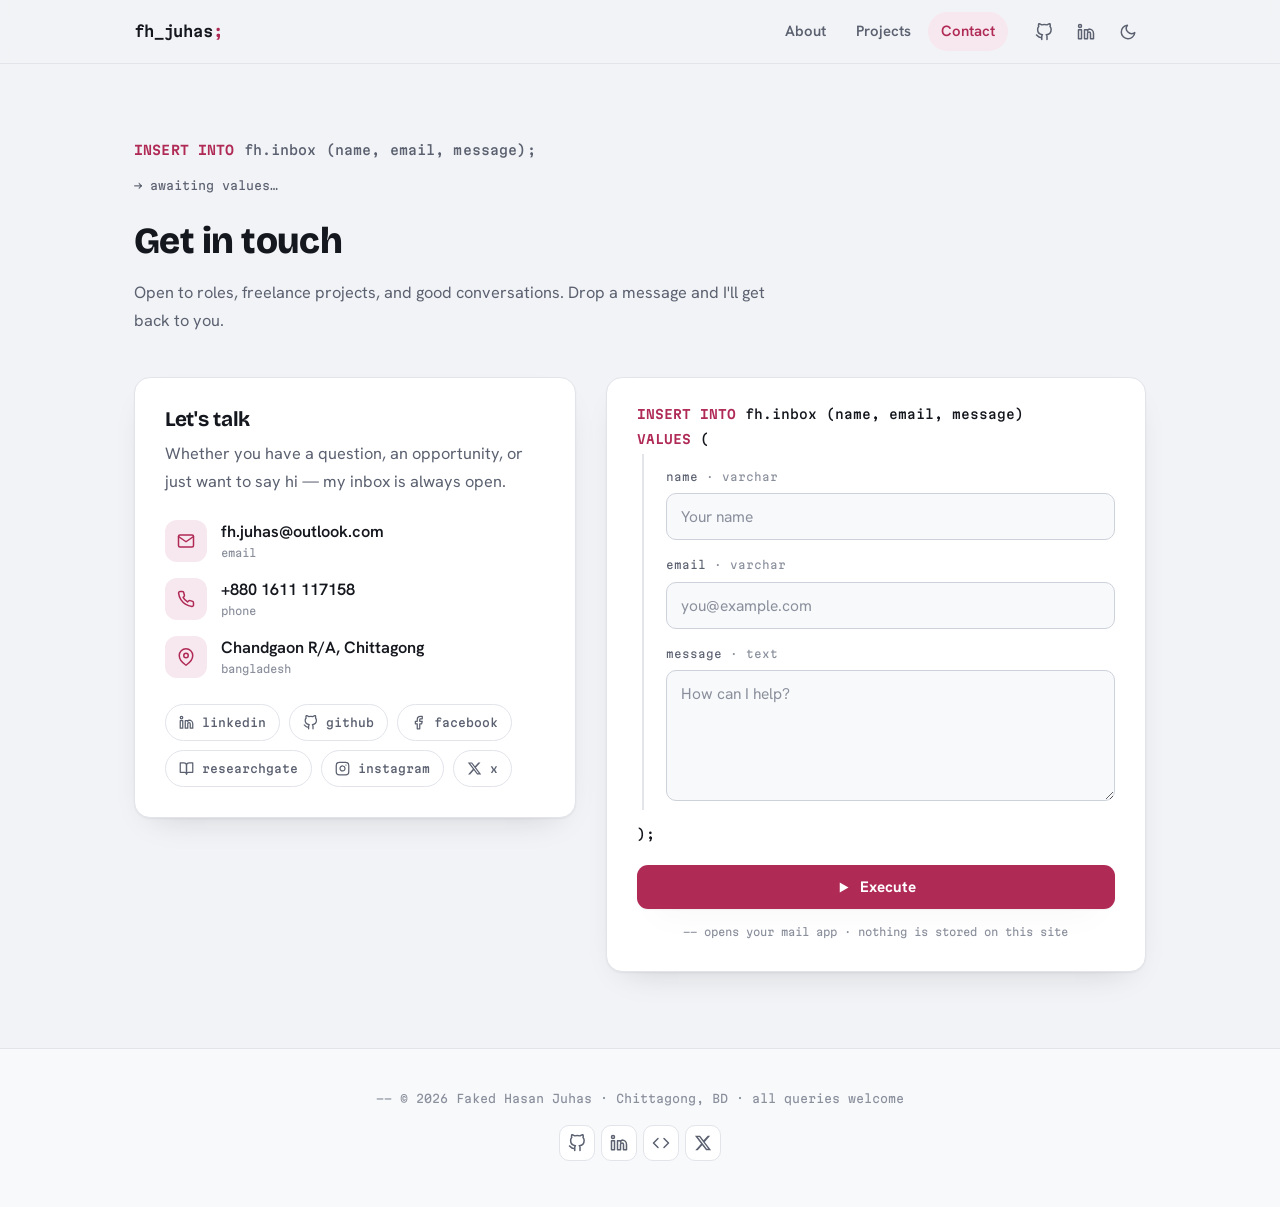
==== commit 74d7e77b: "Refactor projects layout and styles" ====
--- a/others.html
+++ b/others.html
@@ -144,7 +144,7 @@
 				<a href="https://leetcode.com/u/fh_juhas" target="_blank" rel="noopener" aria-label="LeetCode"><svg class="ic"><use href="#i-code"/></svg></a>
 				<a href="https://x.com/FH_Juhas" target="_blank" rel="noopener" aria-label="X"><svg class="ic ic--fill"><use href="#i-x"/></svg></a>
 			</div>
-			<p class="footer__colophon">Set in Bricolage Grotesque, Hanken Grotesk &amp; Martian Mono. Hand-coded — no frameworks, no trackers.</p>
+			
 		</div>
 	</footer>
 
--- a/assets/css/style.css
+++ b/assets/css/style.css
@@ -589,75 +589,70 @@
   margin-top: 26px;
 }
 
-/* ---------- Projects ---------- */
+/* ---------- Projects (minimal) ---------- */
 .prj-grid {
   display: grid;
   grid-template-columns: 1fr 1fr;
-  gap: 26px;
+  gap: 28px;
 }
 .prj {
   background: var(--surface);
   border: 1px solid var(--line);
   border-radius: var(--r);
-  box-shadow: var(--shadow);
   overflow: hidden;
   display: flex;
   flex-direction: column;
-  transition: transform .2s ease, box-shadow .2s ease, border-color .2s ease;
-}
-.prj:hover { transform: translateY(-3px); box-shadow: var(--shadow-lg); border-color: var(--line-strong); }
-.prj--featured { grid-column: 1 / -1; }
-
-.prj__bar {
-  display: flex;
-  align-items: center;
-  justify-content: space-between;
-  gap: 10px;
-  padding: 10px 18px;
-  border-bottom: 1px solid var(--line);
-  background: var(--surface-2);
-  font-family: var(--font-mono);
-  font-size: .66rem;
-  color: var(--muted);
-}
-.prj__bar .pid { color: var(--kw); font-weight: 600; }
-.prj__bar .st { display: inline-flex; align-items: center; gap: 7px; }
-.prj__bar .st .dot-live { width: 7px; height: 7px; }
-.prj__bar .st.is-src .dot-live { background: var(--num); box-shadow: 0 0 0 3px color-mix(in srgb, var(--num) 20%, transparent); }
-.prj__bar .st.is-doc .dot-live { background: var(--faint); box-shadow: 0 0 0 3px color-mix(in srgb, var(--faint) 20%, transparent); }
-
-.prj__inner { display: flex; flex-direction: column; flex: 1; }
-.prj--featured .prj__inner { display: grid; grid-template-columns: 1.05fr 1fr; }
-
-.prj__media { display: block; overflow: hidden; border-bottom: 1px solid var(--line); background: var(--surface-2); }
-.prj--featured .prj__media { border-bottom: 0; border-right: 1px solid var(--line); }
+  transition: border-color .2s ease;
+}
+.prj:hover { border-color: var(--line-strong); }
+.prj--featured { grid-column: 1 / -1; display: grid; grid-template-columns: 1.05fr 1fr; }
+
+.prj__media { display: block; overflow: hidden; background: var(--surface-2); }
+.prj--featured .prj__media { border-right: 1px solid var(--line); }
 .prj__media img {
   width: 100%;
   aspect-ratio: 16 / 9.6;
   object-fit: cover;
   object-position: top;
-  transition: transform .45s ease;
-}
-.prj--featured .prj__media img { height: 100%; aspect-ratio: auto; min-height: 280px; }
-.prj:hover .prj__media img { transform: scale(1.03); }
-
-.prj__body { padding: 22px 24px 24px; display: flex; flex-direction: column; flex: 1; }
-.prj__body h3 { font-size: 1.18rem; margin-bottom: 8px; }
-.prj--featured .prj__body h3 { font-size: 1.4rem; }
-.prj__body > p { color: var(--muted); font-size: .96rem; flex: 1; }
-
-.prj__deps {
+  display: block;
+}
+.prj--featured .prj__media { display: flex; align-items: center; }
+.prj--featured .prj__media img { height: auto; aspect-ratio: auto; object-fit: contain; }
+
+.prj__body { padding: 26px 28px 28px; display: flex; flex-direction: column; flex: 1; }
+.prj--featured .prj__body { padding: 40px; justify-content: center; }
+
+.prj__flag {
+  align-self: flex-start;
+  font-family: var(--font-mono);
+  font-size: .62rem;
+  letter-spacing: .08em;
+  text-transform: uppercase;
+  color: var(--kw);
+  margin-bottom: 12px;
+}
+.prj__body h3 { font-size: 1.16rem; margin-bottom: 10px; }
+.prj--featured .prj__body h3 { font-size: 1.5rem; }
+.prj__body > p { color: var(--muted); font-size: .96rem; flex: 1; margin: 0; }
+
+.prj__tags {
+  list-style: none;
+  display: flex;
+  flex-wrap: wrap;
+  gap: 8px;
+  padding: 0;
+  margin: 18px 0 22px;
+}
+.prj__tags li {
   font-family: var(--font-mono);
   font-size: .68rem;
-  line-height: 2.1;
-  color: var(--faint);
-  margin: 14px 0 16px;
-  word-break: break-word;
-}
-.prj__deps .tok { color: var(--str); white-space: nowrap; }
-.prj__deps .tok::before, .prj__deps .tok::after { content: "\""; color: var(--faint); opacity: .75; }
-
-.prj__links { display: flex; flex-wrap: wrap; gap: 16px; }
+  color: var(--muted);
+  padding: 4px 10px;
+  border: 1px solid var(--line);
+  border-radius: 999px;
+}
+
+.prj__links { display: flex; flex-wrap: wrap; gap: 20px; }
 .prj__links a {
   display: inline-flex;
   align-items: center;
@@ -809,9 +804,10 @@
 @media (max-width: 960px) {
   .hero__grid { grid-template-columns: 1fr; gap: 40px; }
   .hero__photo { max-width: 420px; margin: 0 auto; width: 100%; }
-  .prj--featured .prj__inner { grid-template-columns: 1fr; }
+  .prj--featured { grid-template-columns: 1fr; }
   .prj--featured .prj__media { border-right: 0; border-bottom: 1px solid var(--line); }
   .prj--featured .prj__media img { min-height: 0; aspect-ratio: 16 / 8.5; height: auto; }
+  .prj--featured .prj__body { padding: 26px 28px 28px; }
   .contact-wrap { grid-template-columns: 1fr; }
 }
 
